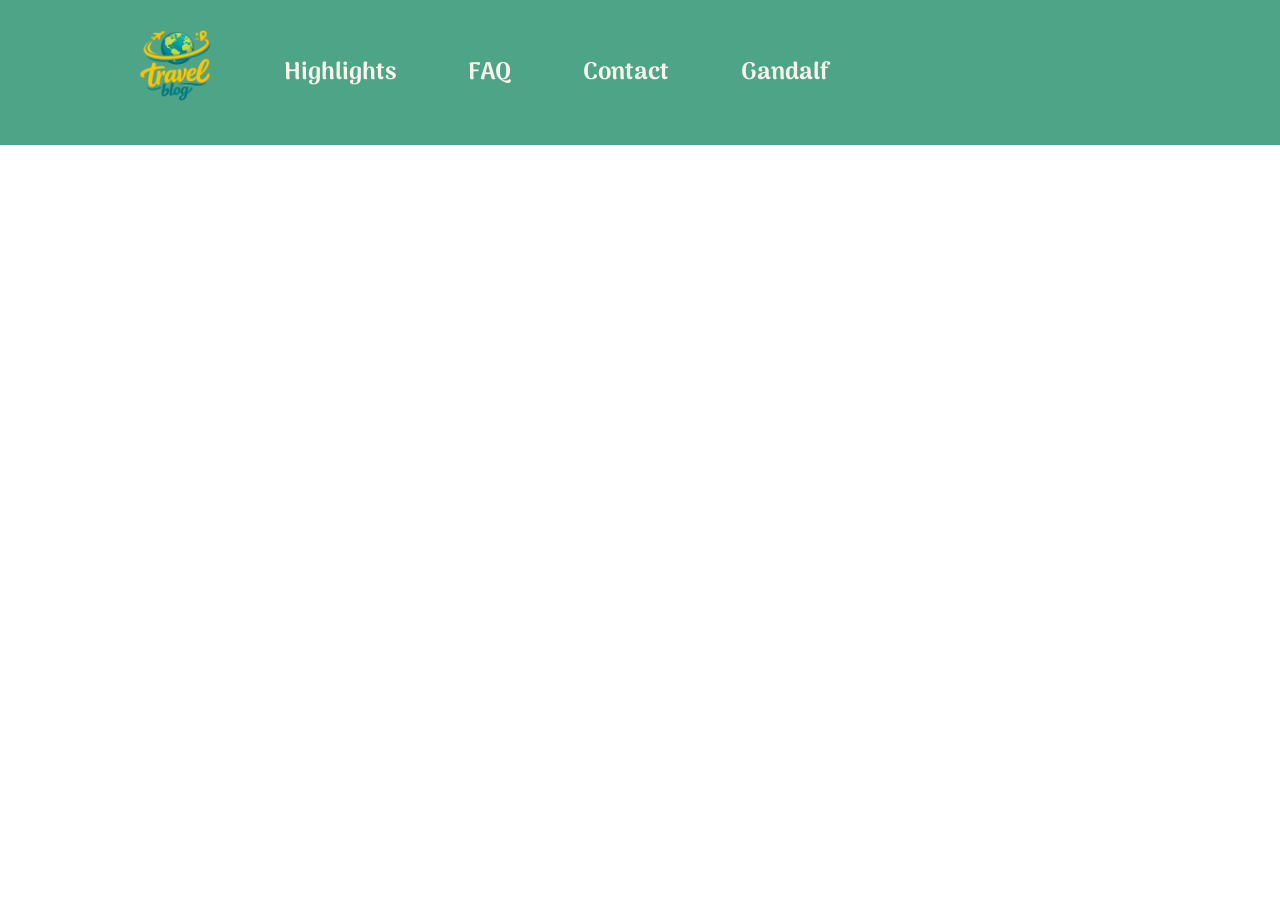
==== article-carousel.html @ 20b48739 "added html files for the articles" ====
<!DOCTYPE html>
<html lang="en">
<head>
    <meta charset="UTF-8">
    <meta name="viewport" content="width=device-width, initial-scale=1.0">
    <title>Breathtaking Beaches</title>

    <link rel="icon" href="./assets/img/Homepage/Logo.png" type="image">

    <link rel="stylesheet" href="./css styles/font.css">
    <link rel="stylesheet" href="./css styles/standard.css">
    <link rel="stylesheet" href="./css styles/style.css">
    <link rel="stylesheet" href="./css styles/variables.css">

</head>
<body>
    <header>
        <section class="header-section">
            <div class=nav-bar>
                <!-- !!LINK TO DUCKDUCKGO REPLACE WHEN REAL LINK IS AVAILABLE!! -->
                <a href="https://duckduckgo.com/" target="_blank" rel="noopener noreferer"><img
                        src="./assets/img/header/travelblog-icon.svg" alt="Travelblog Logo"></a>
                <a href="index.html#highlight-section">Highlights</a>
                <a href="index.html#faq-section">FAQ</a>
                <a href="index.html#contact">Contact</a>
                <a href="https://youtu.be/BJWi2MEbKXc">Gandalf</a>
            </div>
        </section>
    </header>

    
</body>
</html>
---- css styles/font.css ----
/* --- Import Schriftarten --- */

@import url('https://fonts.googleapis.com/css2?family=Arima:wght@100..700&display=swap');
@import url('https://fonts.googleapis.com/css2?family=Arima:wght@100..700&family=Palanquin:wght@100;200;300;400;500;600;700&display=swap');
---- css styles/standard.css ----
/* --- GLOBALE FUNDAMENT --- */
/* --- SCHRIFTARTEN & GRÖßEN --- */

* {
    box-sizing: border-box;
    margin: 0;
    /* outline: 1px solid red; /*um Ausrichtung der Elemente zu überprüfen*/
}

html {
    scroll-behavior: smooth;
}

h2 {
    font-family: Arima;
    color:#4EA487;
    font-size: 40px;  /*52px Desktop*/
}

p {
    font-size: 16px;
    font-family: Arima;
    color: #54370D;
    width:878px ;
}

button {
    font-family: Arima;
    font-size: 24px;
    font-weight: bold;
    border-radius: 40px;
    width: 139px;           /*158px Desktop*/
    height: 48px;           /*auch 48px Desktop*/
    text-align: center;
}

button:hover {
    text-decoration: underline;
    cursor: pointer;
}
---- css styles/style.css ----
/* --- HAUPT-LAYOUT MIT KLASSEN --- */

/* Header */

.header-section {
    background-color: #4ea487;
    display: flex;
    justify-content: start;
    align-items: center;
    gap: 100px;
    padding-top: 30px;
    padding-bottom: 30px;
    padding-left: 140px;

    width: 100%;
}



.nav-bar {
    display: flex;
    gap: 72px;
    align-items: center;
    text-align: center;
}

.nav-bar img {
    width: 72px;
    height: 72px;
}

.nav-bar>a {
    color: rgba(248, 245, 235, 1);
    font-family: Arima;
    font-size: 1.5rem;
    font-weight: 700;
    text-decoration: none;
}

/* --- YELLOW BOX --- */

.cappadocia-section {
    background-image: url(/assets/img/yellow-box/header-photo.png);
    background-repeat: no-repeat;
    background-size: cover;
    display: flex;
    justify-content: start
}

.yellow-box {
    text-align: start;
    position: relative;
}

.yellow-box img {
    display: flex;
}

.yellow-text {
    position: relative;
    bottom: 55%;
    left: 15%;
}

.yellow-text h3 {
    color: #54370D;
    font-family: 'Arima';
    font-weight: 700;
    font-size: 3.5rem;
}

.yellow-text p {
    color: #54370D;
    font-family: 'palanquin';
    font-weight: 500;
    font-size: 1.75;
}

/* --- HIGHLIGHTS --- */
.highlights {
    display: flex;
    flex-direction: column;
    justify-content: center;

    padding-top: 88px;

}


.highlights>div {
    display: flex;
    justify-content: center;
    flex-direction: row-reverse;

}

.highlights img {
    display: flex;
    height: 39px;
    width: 39px;
}

.explanation_text {
    font-family:Palanquin;
    font-weight: 500;
    font-size: 36px;
    padding-top: 24px;
    padding-bottom:88px ;


}

.slider {
    
    display: flex;
    justify-content: center;
    align-items: center;
    
    
}

.slider_a {
    position: relative;
    border-top-right-radius: 100px;

    height: 533px;
    width: 1200px;

    display: flex;
    justify-content: center;
    align-items: flex-end;

    overflow: hidden;
}



.slider_a input   {
    appearance: none;
    
    z-index: 2;
    background-color: white;

    height: 28px;
    width: 28px;
    
    border-radius: 50%;
    margin: 0 6px 15px 6px;

    box-shadow: none;
    outline: none;
    border: none;   
}
.slider_a input:checked{
   
    background-color:#F1C953;
    height:28px ;
    width:40px ;
    border-radius: 20px;
}

.slider_a_wrapper {
    z-index: 1;

    width: 400%;
    height: 100%;

    position: absolute;
    left: 0;
    top: 0;

    display: flex;

    transition:all 1s ease-in-out ;
}

/* muss noch die schrift in den slider implementieren  */


.slider_a_element {
    width: calc(100% / 4);
    height: 100%;
}

.slider_a_element img{
    width: 100%;
    height: 100%;

    object-fit: cover;
}


.slider_a input[value="first"]:checked~.slider_a_wrapper{
    transform: translateX(0);
}
.slider_a input[value="second"]:checked~.slider_a_wrapper{
    transform: translateX(calc(-100% / 4));
}
.slider_a input[value="third"]:checked~.slider_a_wrapper{
    transform: translateX(calc(-200% / 4));
}
.slider_a input[value="fourth"]:checked~.slider_a_wrapper{
    transform: translateX(calc(-300% / 4));
}

/* --- FAQ --- */

/* es ist ein test */

figure {
    display: flex;
    justify-content: center;
    align-items: center;
    gap: 12px;
}

figure h2 {
    margin: 0;
    line-height: 1;
}

figure img {
    display: block;
}

.faq-section {
    display: flex;
    flex-direction: column;
    align-items: center;
    padding: 40px 20px;
    gap: 56px;

    /* width: 1200px;
  height: 500px; */
}

.faq-section h2 {
    text-align: center;
    color: #39b99b;
    font-size: 48px;
}

.faq-section figure {
    display: flex;
    justify-content: center;
    /* align-items: center; */
    gap: 12px;
    margin-bottom: 30px;
}

.faq-container {
    width: 100%;
    max-width: 1200px;
    margin: 0 auto;
}

.accordion {
    background-color: #f1c953;
    color: #54370d;
    cursor: pointer;
    padding: 16px;
    width: 100%;
    border: none;
    margin-bottom: 27px;
    border-radius: 12px;
    text-align: left;
    font-size: 16px;

    display: flex;
    justify-content: space-between;
    align-items: center;
    gap: 32px;
}

/* .accordion::after {
  content: "⌄";
  font-size: 24px;
  line-height: 1;
  flex-shrink: 0;
} */

/* .accordion.active::after {
  content: "⌃";
} */

.accordion::after {
    content: "";
    background-image: url(/assets/img/homepage/arrow_forward_ios.png);
    background-repeat: no-repeat;
    background-position: center;
    background-size: contain;

    width: 20px;
    height: 10px;
    /* flex-shrink: 0;  */
    transition: all transform 300ms ease-in-out;
}

.accordion.active::after {
    transform: rotate(180deg);
}

.accordion:hover {
    background-color: #e8bb38;
}

.panel {
    padding: 0 15px;
    background-color: #fff8e6;
    display: none;
}

.panel p {
    margin: 0;
    padding: 15px 0;
    line-height: 1.5;
}

/* --- FAQ --- */

/* --- CONTACT FORM --- */

figure {
    display: flex;
    flex-direction: row;
    justify-content: center;
    align-items: center;
    gap: 12px;
    /* width: 1100px;
    height: 62px; */
}

figure>img {
    width: 30px;
    /*36px Desktop*/
    height: 34.29px;
    /*41.15px Desktop*/
}

.contact-header>div {
    display: flex;
    flex-direction: column;
    justify-content: center;
    align-items: center;
}

form>div {
    display: flex;
    flex-direction: column;
    justify-content: flex-start;
    padding-left: 5%;
    padding-right: 5%;
}

figure>img {
    width: 30px;
    /*36px Desktop*/
    height: 34.29px;
    /*41.15px Desktop*/
}

.contact-header>div {
    display: flex;
    flex-direction: column;
    justify-content: center;
    align-items: center;
}

form>div {
    display: flex;
    flex-direction: column;
    justify-content: flex-start;
    padding-left: 5%;
    padding-right: 5%;
}

.policy-checkbox {
    font-size: 15px;
    display: flex;
    align-items: flex-start;
    gap: 12px;
}

.policy-checkbox>input[type="checkbox"] {
    flex-shrink: 0;
    width: 18px;
    height: 18px;
    margin: 2px 0 0 0;
    border: 2px solid #54370d;
    border-radius: 2px;
    cursor: pointer;
}

.policy-checkbox>span {
    margin: 0;
    color: #4ea487;
}

.policy-checkbox>span:hover {
    text-decoration: underline;
    cursor: pointer;
}

.policy-checkbox>input[type="checkbox"] {
    flex-shrink: 0;
    width: 18px;
    height: 18px;
    margin: 2px 0 0 0;
    border: 2px solid #54370D;
    border-radius: 2px;
    cursor: pointer;
}

.policy-checkbox>span {
    margin: 0;
    color: #4EA487;
}

.policy-checkbox>span:hover {
    text-decoration: underline;
    cursor: pointer;
}

label {
    font-family: Arima;
    color: #54370d;
    font-size: 24px;
    margin-bottom: 5px;
    margin-top: 20px;
}

input {
    border: none;
    border-bottom: 2px solid;
    height: 29px;
    /* acuh 29px Desktop*/
    margin-top: 17px;
    margin-bottom: 17px;
}

input:focus {
    outline: none;
    /* kein blauer Rahmen beim Klicken */
    border-bottom-width: 2px;
}

form button {
    align-self: center;
    margin-top: 40px;
    margin-bottom: 40px;
    background-color: white;
    border: 1px solid #8c8c8c;
    color: #707070;
}

/* --- FOOTER --- */

footer {
    background-color: #4ea487;
    display: flex;
    justify-content: space-between;
    align-items: center;
    gap: 10px;
    padding: 60px 120px;
}

.info-links {
    display: flex;
    align-items: center;
    gap: 72px;
}

.info-links a {
    color: #ffffff;
    font-family: Palanquin;
    font-size: 18px;
    text-decoration: none;
}

.social-media {
    display: flex;
    gap: 16px;
}
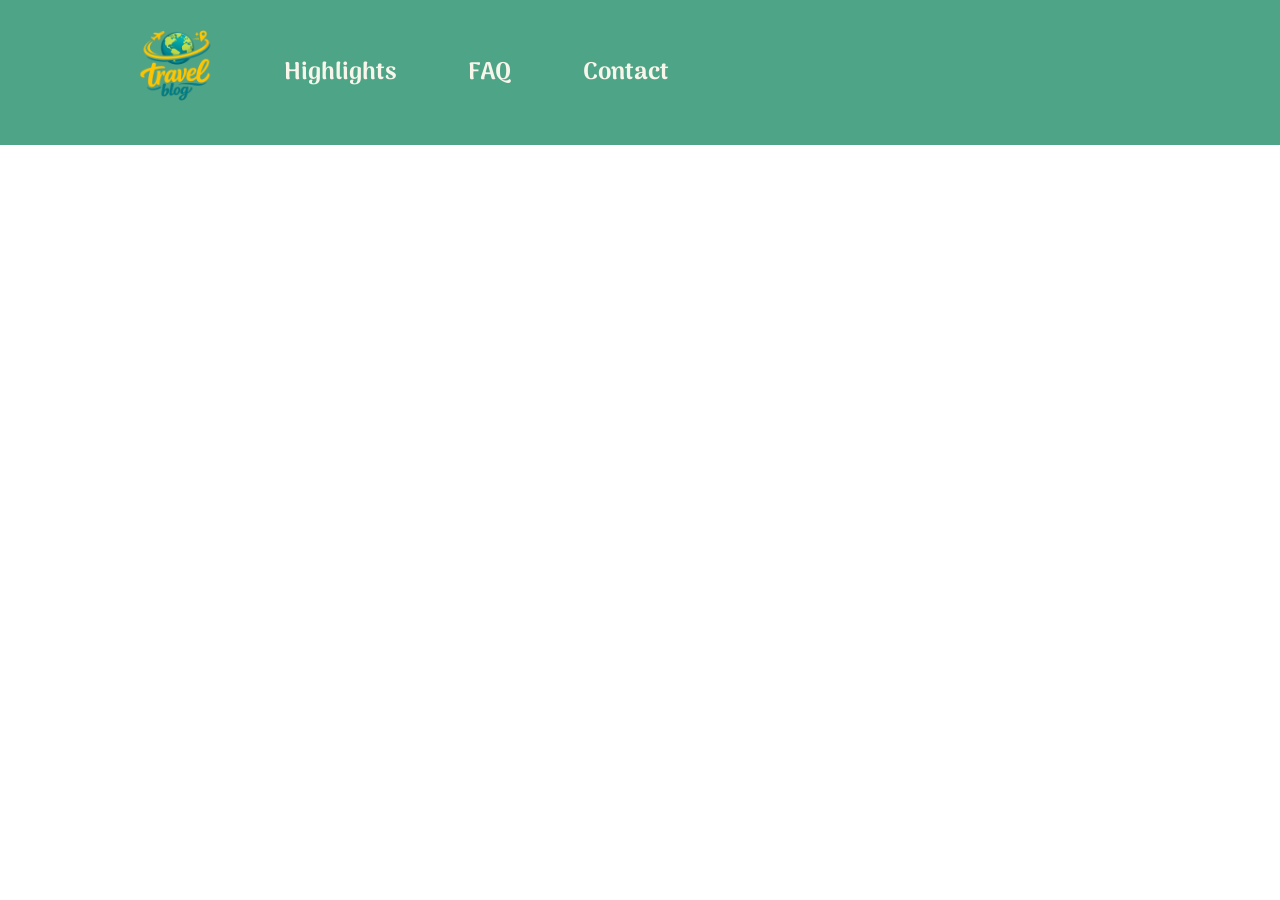
==== commit 6e407e7e: "Added nav bar with index-link for article files" ====
--- a/article-carousel.html
+++ b/article-carousel.html
@@ -23,7 +23,6 @@
                 <a href="index.html#highlight-section">Highlights</a>
                 <a href="index.html#faq-section">FAQ</a>
                 <a href="index.html#contact">Contact</a>
-                <a href="https://youtu.be/BJWi2MEbKXc">Gandalf</a>
             </div>
         </section>
     </header>
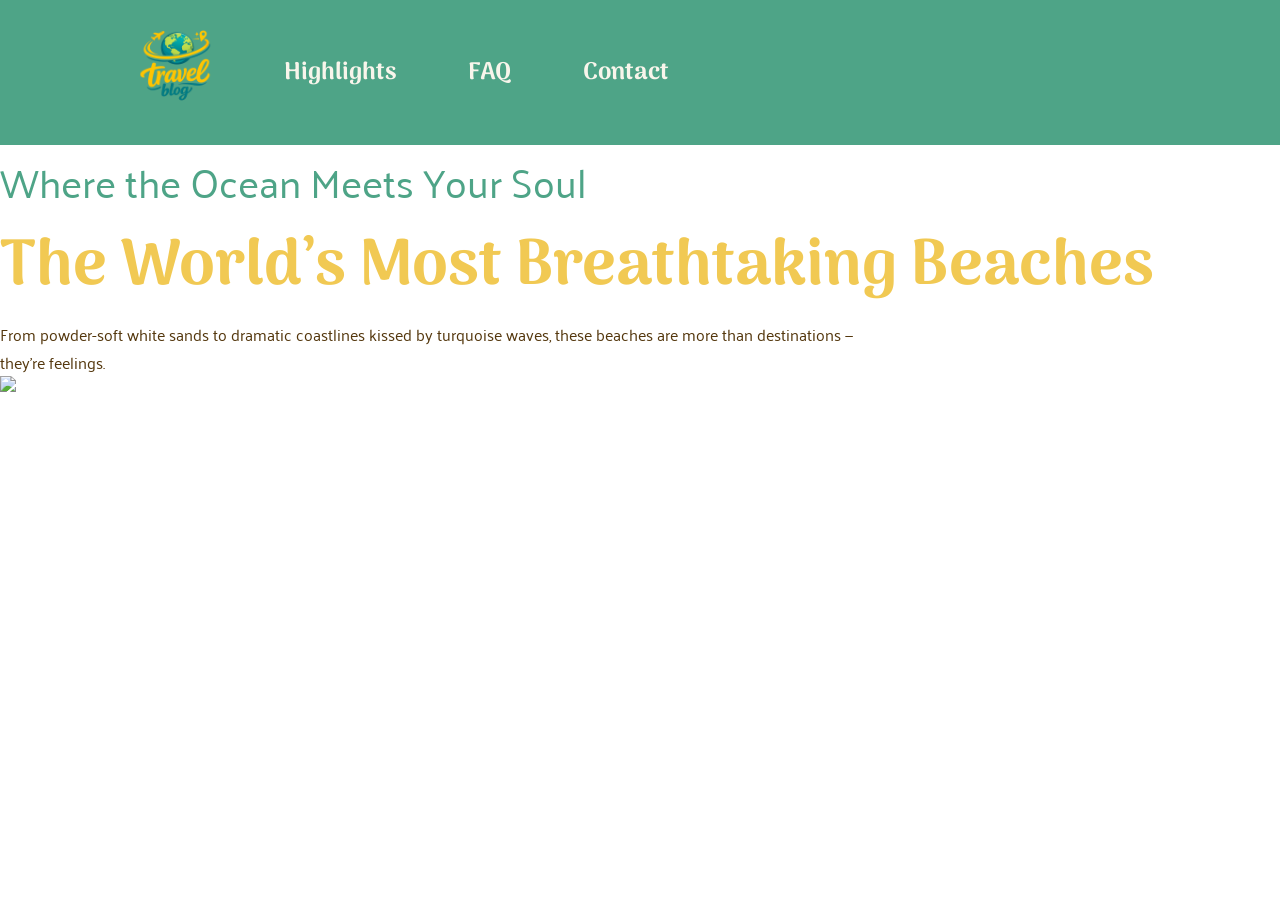
==== commit 2cef6c92: "first edits on article-carousel header" ====
--- a/article-carousel.html
+++ b/article-carousel.html
@@ -27,6 +27,23 @@
         </section>
     </header>
 
+    <main>
+        <header>
+            <p class="subtitle">Where the Ocean Meets Your Soul</p>
+            <h1>The World’s Most Breathtaking Beaches</h1>
+            <p>From powder-soft white sands to dramatic coastlines kissed by turquoise waves, these beaches are more than destinations — they’re feelings.</p>
+            <!-- hier 32px Variable? -->
+            <box>
+                <box-icon>
+                    <img src="./assets/img/" alt=" ">
+            </box>
+        </header>
+    </main>
+
+    <foter>
+
+    </foter>
+
     
 </body>
 </html>
--- a/css styles/standard.css
+++ b/css styles/standard.css
@@ -12,15 +12,29 @@
     scroll-behavior: smooth;
 }
 
+h1 {
+    font-family: Arima;
+    color: #F1C953;
+    font-size: 64px;  /*40px Mobile, 64px Desktop*/
+    font-weight: bold;
+}
+
 h2 {
     font-family: Arima;
     color:#4EA487;
-    font-size: 40px;  /*52px Desktop*/
+    font-size: 52px;  /*40px Mobile, 52px Desktop*/
+}
+
+.subtitle {
+    font-family: 'palanquin';
+    color: #4EA487;
+    font-size: 40px;  /*20px Mobile, 40px Desktop*/
+    font-weight: semi-bold;
 }
 
 p {
     font-size: 16px;
-    font-family: Arima;
+    font-family: Palanquin;
     color: #54370D;
     width:878px ;
 }
--- a/css styles/style.css
+++ b/css styles/style.css
@@ -40,25 +40,30 @@
 /* --- YELLOW BOX --- */
 
 .cappadocia-section {
-    background-image: url(/assets/img/yellow-box/header-photo.png);
+    background-image: url(./assets/img/yellow-box/header-photo.png);
     background-repeat: no-repeat;
-    background-size: cover;
-    display: flex;
-    justify-content: start
+    background-size: 1440px;
+    background-position: center;
+    height: 530px;
+    display: flex;
+    justify-content: start;
 }
 
 .yellow-box {
+    position: relative;
     text-align: start;
-    position: relative;
 }
 
 .yellow-box img {
     display: flex;
+     height: 580px;
+    width: 645px;
+
 }
 
 .yellow-text {
     position: relative;
-    bottom: 55%;
+    bottom: 75%;
     left: 15%;
 }
 
@@ -73,7 +78,15 @@
     color: #54370D;
     font-family: 'palanquin';
     font-weight: 500;
-    font-size: 1.75;
+    font-size: 1.75rem;
+}
+
+.flag-cirle {
+
+}
+
+.flag-cirle img{
+ 
 }
 
 /* --- HIGHLIGHTS --- */
@@ -119,6 +132,7 @@
     
 }
 
+
 .slider_a {
     position: relative;
     border-top-right-radius: 100px;
@@ -172,6 +186,10 @@
     display: flex;
 
     transition:all 1s ease-in-out ;
+}
+.slider_a_wrapper>p{
+    display: flex;
+    
 }
 
 /* muss noch die schrift in den slider implementieren  */
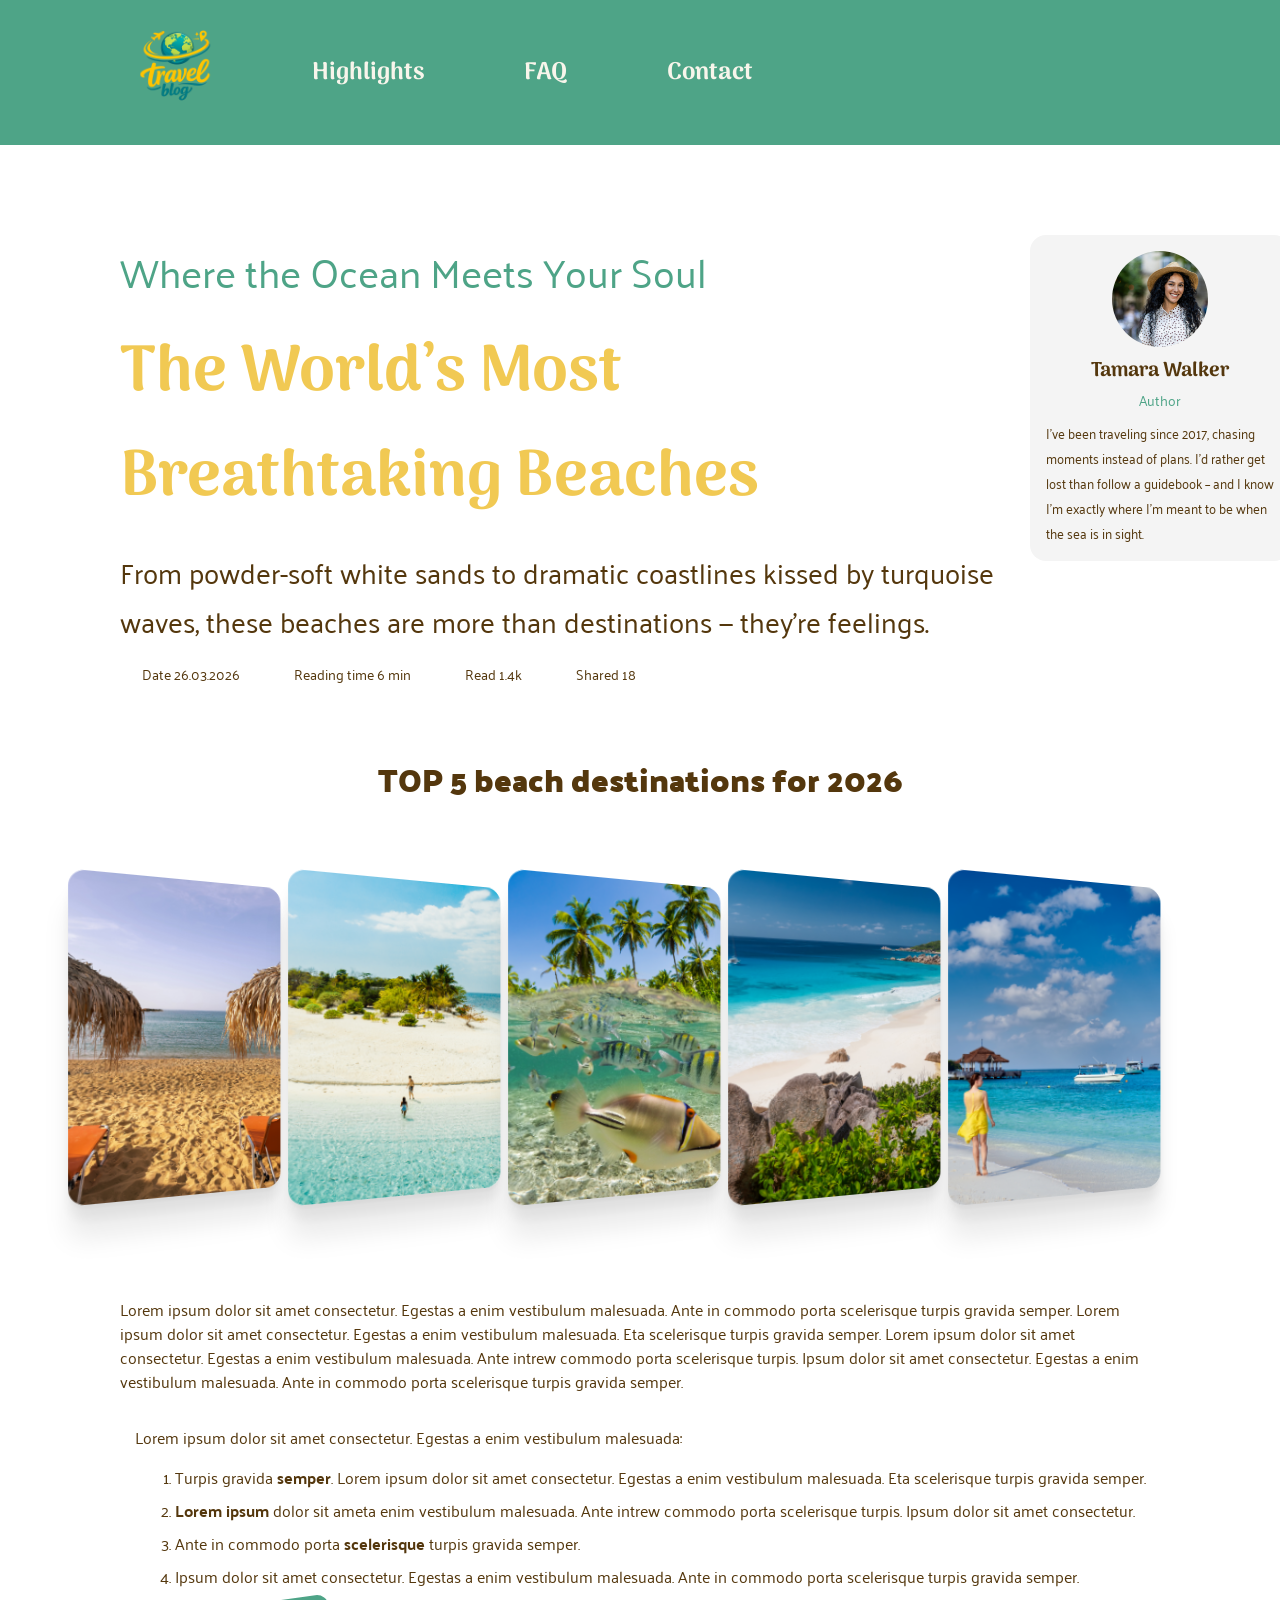
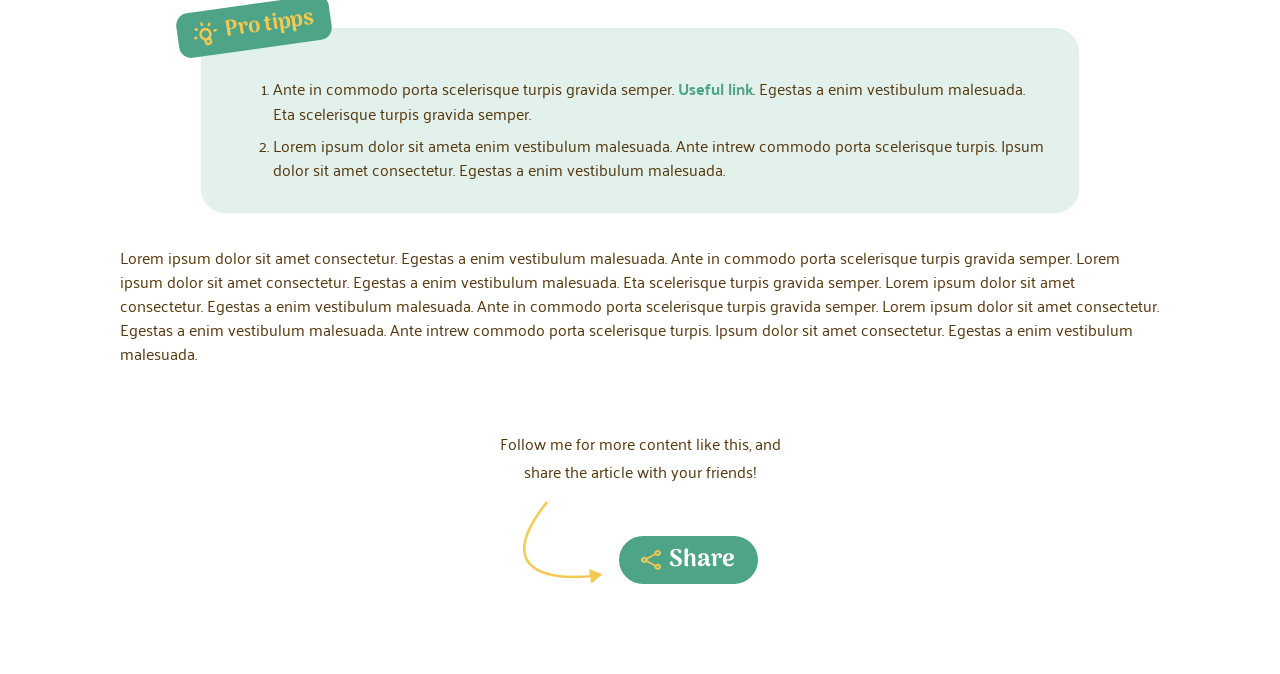
==== commit 7e870b76: "Article 01 + variables mit :root" ====
--- a/article-carousel.html
+++ b/article-carousel.html
@@ -11,6 +11,7 @@
     <link rel="stylesheet" href="./css styles/standard.css">
     <link rel="stylesheet" href="./css styles/style.css">
     <link rel="stylesheet" href="./css styles/variables.css">
+    <link rel="stylesheet" href="./css styles/article-carousel.css">
 
 </head>
 <body>
@@ -27,19 +28,109 @@
         </section>
     </header>
 
-    <main>
-        <header>
-            <p class="subtitle">Where the Ocean Meets Your Soul</p>
-            <h1>The World’s Most Breathtaking Beaches</h1>
-            <p>From powder-soft white sands to dramatic coastlines kissed by turquoise waves, these beaches are more than destinations — they’re feelings.</p>
-            <!-- hier 32px Variable? -->
-            <box>
-                <box-icon>
-                    <img src="./assets/img/" alt=" ">
-            </box>
-        </header>
+    <main class="main-section article-main">
+
+        <!-- Kopfbereich -->
+        <section class="article-head">
+            <div class="article-intro">
+                <p class="subtitle">Where the Ocean Meets Your Soul</p>
+                <h1>The World’s Most Breathtaking Beaches</h1>
+                <p class="article-lead">From powder-soft white sands to dramatic coastlines kissed by turquoise waves,
+                    these beaches are more than destinations — they’re feelings.</p>
+                <ul class="article-meta">
+                    <li><img src="./assets/img/article-carousel/calendar.svg" alt="">Date 26.03.2026</li>
+                    <li><img src="./assets/img/article-carousel/schedule.svg" alt="">Reading time 6 min</li>
+                    <li><img src="./assets/img/article-carousel/visibility.svg" alt="">Read 1.4k</li>
+                    <li><img src="./assets/img/article-carousel/share.svg" alt="">Shared 18</li>
+                </ul>
+            </div>
+
+            <aside class="author-card">
+                <img src="./assets/img/article-carousel/beautiful-young-latin-american-woman-portrait.jpg" alt="Tamara Walker">
+                <h3>Tamara Walker</h3>
+                <p class="author-role">Author</p>
+                <p>I've been traveling since 2017, chasing moments instead of plans. I'd rather get lost than follow
+                    a guidebook – and I know I'm exactly where I'm meant to be when the sea is in sight.</p>
+            </aside>
+        </section>
+
+        <!-- Karussell -->
+        <section class="carousel-section">
+            <h3>TOP 5 beach destinations for 2026</h3>
+            <div class="slider_b">
+                <div class="slider_b_element">
+                    <img src="./assets/img/article-carousel/beach 02.jpg" alt="Turquoise lagoon with rocks">
+                </div>
+                <div class="slider_b_element">
+                    <img src="./assets/img/article-carousel/beach 03.jpg" alt="White sand beach with shallow water">
+                </div>
+                <div class="slider_b_element">
+                    <img src="./assets/img/article-carousel/beach 05.jpg" alt="Beach with straw umbrellas">
+                </div>
+                <div class="slider_b_element">
+                    <img src="./assets/img/article-carousel/beach 01.jpg" alt="Granite rocks on a tropical beach">
+                </div>
+                <div class="slider_b_element">
+                    <img src="./assets/img/article-carousel/woman-in-dress-walking-on-tropical-beach.jpg" alt="Woman walking along a jetty">
+                </div>
+            </div>
+        </section>
+
+        <!-- Artikeltext -->
+        <article class="article-content">
+            <p>Lorem ipsum dolor sit amet consectetur. Egestas a enim vestibulum malesuada. Ante in commodo porta
+                scelerisque turpis gravida semper. Lorem ipsum dolor sit amet consectetur. Egestas a enim vestibulum
+                malesuada. Eta scelerisque turpis gravida semper. Lorem ipsum dolor sit amet consectetur. Egestas a
+                enim vestibulum malesuada. Ante intrew commodo porta scelerisque turpis. Ipsum dolor sit amet
+                consectetur. Egestas a enim vestibulum malesuada. Ante in commodo porta scelerisque turpis gravida
+                semper.</p>
+
+            <div class="article-list">
+                <p>Lorem ipsum dolor sit amet consectetur. Egestas a enim vestibulum malesuada:</p>
+                <ol>
+                    <li>Turpis gravida <strong>semper</strong>. Lorem ipsum dolor sit amet consectetur. Egestas a enim
+                        vestibulum malesuada. Eta scelerisque turpis gravida semper.</li>
+                    <li><strong>Lorem ipsum</strong> dolor sit ameta enim vestibulum malesuada. Ante intrew commodo
+                        porta scelerisque turpis. Ipsum dolor sit amet consectetur.</li>
+                    <li>Ante in commodo porta <strong>scelerisque</strong> turpis gravida semper.</li>
+                    <li>Ipsum dolor sit amet consectetur. Egestas a enim vestibulum malesuada. Ante in commodo porta
+                        scelerisque turpis gravida semper.</li>
+                </ol>
+            </div>
+
+            <aside class="pro-tips">
+                <h3 class="pro-tips-badge">
+                    <img src="./assets/img/articles/lightbulb.png" alt="">Pro tipps
+                </h3>
+                <ol>
+                    <li>Ante in commodo porta scelerisque turpis gravida semper.
+                        <a href="https://duckduckgo.com/" target="_blank" rel="noopener noreferrer">Useful link</a>.
+                        Egestas a enim vestibulum malesuada. Eta scelerisque turpis gravida semper.</li>
+                    <li>Lorem ipsum dolor sit ameta enim vestibulum malesuada. Ante intrew commodo porta scelerisque
+                        turpis. Ipsum dolor sit amet consectetur. Egestas a enim vestibulum malesuada.</li>
+                </ol>
+            </aside>
+
+            <p>Lorem ipsum dolor sit amet consectetur. Egestas a enim vestibulum malesuada. Ante in commodo porta
+                scelerisque turpis gravida semper. Lorem ipsum dolor sit amet consectetur. Egestas a enim vestibulum
+                malesuada. Eta scelerisque turpis gravida semper. Lorem ipsum dolor sit amet consectetur. Egestas a
+                enim vestibulum malesuada. Ante in commodo porta scelerisque turpis gravida semper. Lorem ipsum dolor
+                sit amet consectetur. Egestas a enim vestibulum malesuada. Ante intrew commodo porta scelerisque
+                turpis. Ipsum dolor sit amet consectetur. Egestas a enim vestibulum malesuada.</p>
+        </article>
+
+        <!-- Teilen -->
+        <section class="share-section">
+            <p>Follow me for more content like this, and<br>share the article with your friends!</p>
+            <div class="share-action">
+                <img class="share-arrow" src="./assets/img/articles/arrow.png" alt="">
+                <button type="button" class="share-button">
+                    <img src="./assets/img/articles/share.png" alt="">Share
+                </button>
+            </div>
+        </section>
+
     </main>
-
     <foter>
 
     </foter>
--- a/css styles/font.css
+++ b/css styles/font.css
@@ -3,7 +3,6 @@
 
 @import url('https://fonts.googleapis.com/css2?family=Arima:wght@100..700&display=swap');
 @import url('https://fonts.googleapis.com/css2?family=Arima:wght@100..700&family=Palanquin:wght@100;200;300;400;500;600;700&display=swap');
+@import url('https://fonts.googleapis.com/css2?family=Palanquin+Dark:wght@400;500;600;700&display=swap');
 
 
-
-
--- a/css styles/style.css
+++ b/css styles/style.css
@@ -1,501 +1,694 @@
 /* --- HAUPT-LAYOUT MIT KLASSEN --- */
 
 /* Header */
+.main-section{
+  display: flex;
+  flex-direction: column;
+  gap: 120px;
+
+  padding: 90px 120px;
+}
 
 .header-section {
-    background-color: #4ea487;
+  background-color: #4ea487;
+  display: flex;
+  justify-content: space-between;
+  align-items: center;
+  gap: 100px;
+  padding-top: 30px;
+  padding-bottom: 30px;
+  padding-left: 140px;
+  width: 100%;
+}
+
+.nav-bar {
+  display: flex;
+  gap: 100px;
+  align-items: center;
+  text-align: center;
+}
+
+.nav-bar img {
+  width: 72px;
+  height: 72px;
+}
+
+.nav-bar > a {
+  color: rgba(248, 245, 235, 1);
+  font-family: Arima;
+  font-size: 1.5rem;
+  font-weight: 700;
+  text-decoration: none;
+}
+
+.gaba-icon img {
+  margin-left: 450px;
+  animation: gaba-hide 2s forwards;
+}
+
+/* Trololol */
+@keyframes gaba-hide {
+  from {
+    opacity: 1;
+  }
+  to {
+    opacity: 0;
+  }
+}
+
+/* --- YELLOW BOX --- */
+
+.landing-section {
+  /* position: absolute; */
+  z-index: -1;
+  display: flex;
+  justify-content: center;
+
+}
+
+.cappadocia-section {
+  /* position: relative; */
+  z-index: -1;
+  display: flex;
+  flex-direction: column;
+  background-image: url(/assets/img/yellow-box/header-photo.png);
+  background-repeat: no-repeat;
+  height: 530px;
+  background-size: 1440px;
+  background-position: center;
+  overflow: hidden;
+  max-width: 1440px;
+  width: 100%;
+}
+
+.cappadocia-box {
+  position: relative;
+  z-index: 1;
+  display: flex;
+  justify-content: left;
+}
+
+.yellow-box {
+  position: absolute;
+  z-index: 1;
+  justify-content: center;
+  text-align: start;
+  
+}
+
+.yellow-box-rect img {
+    position: absolute;
+    z-index: 1;
     display: flex;
-    justify-content: start;
-    align-items: center;
-    gap: 100px;
-    padding-top: 30px;
-    padding-bottom: 30px;
-    padding-left: 140px;
-
-    width: 100%;
-}
-
-
-
-.nav-bar {
-    display: flex;
-    gap: 72px;
-    align-items: center;
-    text-align: center;
-}
-
-.nav-bar img {
-    width: 72px;
-    height: 72px;
-}
-
-.nav-bar>a {
-    color: rgba(248, 245, 235, 1);
-    font-family: Arima;
-    font-size: 1.5rem;
-    font-weight: 700;
-    text-decoration: none;
-}
-
-/* --- YELLOW BOX --- */
-
-.cappadocia-section {
-    background-image: url(./assets/img/yellow-box/header-photo.png);
-    background-repeat: no-repeat;
-    background-size: 1440px;
-    background-position: center;
-    height: 530px;
-    display: flex;
-    justify-content: start;
-}
-
-.yellow-box {
+    
+    width: 1440px;
+    animation: yellow-box-rect-slide 1s forwards;
+    animation-delay: 2s;
+}
+
+@keyframes yellow-box-rect-slide {
+  from {
+    padding-right: 0%;
+  }
+  to {
+    padding-right: 50px;
+  }
+  to {
+    opacity: 0;
+  }
+}
+
+.yellow-box-swung img{  
+    position: absolute;
+    z-index: 1;
+     display: flex;
+      
+    width: 2000px;
+    animation: yellow-box-swung-slide 1s forwards;
+    animation-delay: 2s;
+    /* animation: yellow-box-swung-blendout 1s forwards;
+    animation-delay: 3s; */
+}
+
+@keyframes yellow-box-swung-slide {
+  from {
+    width: 2000px;
+  }
+  to {
+    width: 700px;
+  }
+}
+/* 
+@keyframes yellow-box-swung-blendout{
+    from{opacity: 1;}
+    to{opacity: 0;}
+} */
+
+.yellow-box-short img{
+     position: absolute;
+    z-index: 2;
+     display: flex;
+      height: 650px;
+    width: 800px;
+    animation: yellow-box-swung-slide 2s forwards;
+    animation-delay: 10s;
+}
+
+.yellow-text {
+  position: absolute;
+  top: 110px;
+  bottom: 75%;
+  left: 40%;
+  z-index: 2;
+}
+
+.yellow-text h3 {
     position: relative;
-    text-align: start;
-}
-
-.yellow-box img {
-    display: flex;
-     height: 580px;
-    width: 645px;
-
-}
-
-.yellow-text {
-    position: relative;
-    bottom: 75%;
-    left: 15%;
-}
-
-.yellow-text h3 {
     color: #54370D;
     font-family: 'Arima';
     font-weight: 700;
     font-size: 3.5rem;
+    animation: slide-up 250ms forwards;
+    animation-duration: 1s;
+}
+
+@keyframes slide-up{
+    from {
+        bottom: -300px;
+        transform: translateX(+200px); 
+
+        opacity: 0;
+    }
+    to {
+        bottom: 0;
+        opacity: 1;
+    }
 }
 
 .yellow-text p {
-    color: #54370D;
-    font-family: 'palanquin';
-    font-weight: 500;
-    font-size: 1.75rem;
-}
-
-.flag-cirle {
-
-}
-
-.flag-cirle img{
- 
-}
-
-/* --- HIGHLIGHTS --- */
-.highlights {
-    display: flex;
-    flex-direction: column;
-    justify-content: center;
-
-    padding-top: 88px;
-
-}
-
-
-.highlights>div {
-    display: flex;
-    justify-content: center;
-    flex-direction: row-reverse;
-
-}
-
-.highlights img {
-    display: flex;
-    height: 39px;
-    width: 39px;
-}
-
-.explanation_text {
-    font-family:Palanquin;
-    font-weight: 500;
-    font-size: 36px;
-    padding-top: 24px;
-    padding-bottom:88px ;
-
-
-}
-
-.slider {
-    
+  color: #54370d;
+  font-family: "palanquin";
+  font-weight: 500;
+  font-size: 1.75rem;
+  animation: show-self 250ms;
+  animation-delay: 1s;
+  animation-fill-mode: backwards;
+}
+
+@keyframes show-self {
+  from {
+    opacity: 0;
+  }
+}
+
+.cappadocia_turkey {
+    position: relative;
+    left: 400%;
+    top: 300px;
+    z-index: 3;
     display: flex;
     justify-content: center;
     align-items: center;
-    
-    
-}
-
+    animation: slideUpFadeIn 500ms ease-out forwards;
+}
+
+.turkey_img {
+  z-index: 3;
+  height: 50px;
+  width: 100%;
+  position: absolute;
+  display: flex;
+  justify-content: center;
+  align-items: center;
+}
+
+.green_elipse {
+  z-index: 1;
+  height: 160px;
+  width: 100%;
+  position: absolute;
+  display: flex;
+  justify-content: center;
+  align-items: center;
+}
+
+.rotating_text {
+  z-index: 1;
+  height: 132px;
+  width: 100%;
+  display: flex;
+  justify-content: center;
+  align-items: center;
+  animation: turkey_text 15s linear infinite;
+}
+
+@keyframes slideUpFadeIn {
+  0% {
+    opacity: 0%;
+    transform: translateY(200px);
+    animation-fill-mode: forwards;
+  }
+  100% {
+    opacity: 1;
+    transform: translateY(20px);
+  }
+}
+
+@keyframes turkey_text {
+  15% {
+    transform: rotate(0deg);
+  }
+  100% {
+    transform: rotate(360deg);
+  }
+}
+
+/* --- HIGHLIGHTS --- */
+.highlights {
+  display: flex;
+  flex-direction: column;
+  justify-content: center;
+ 
+}
+
+.highlights_text {
+  display: flex;
+  justify-content: center;
+  align-items: center;
+  flex-direction: row-reverse;
+}
+
+.highlights > div {
+  display: flex;
+  justify-content: center;
+  flex-direction: row-reverse;
+}
+
+.highlights img {
+  display: flex;
+  height: 48px;
+  width: 48px;
+  padding: 4px;
+}
+
+.explanation_text {
+  font-family: Palanquin;
+  font-weight: 500;
+  font-style: medium;
+  font-size: 36px;
+  padding-top: 24px;
+  color: #54370d;
+}
+
+.slider {
+  display: flex;
+  justify-content: center;
+  align-items: center;
+}
 
 .slider_a {
-    position: relative;
-    border-top-right-radius: 100px;
-
-    height: 533px;
-    width: 1200px;
-
-    display: flex;
-    justify-content: center;
-    align-items: flex-end;
-
-    overflow: hidden;
-}
-
-
-
-.slider_a input   {
-    appearance: none;
-    
-    z-index: 2;
-    background-color: white;
-
-    height: 28px;
-    width: 28px;
-    
-    border-radius: 50%;
-    margin: 0 6px 15px 6px;
-
-    box-shadow: none;
-    outline: none;
-    border: none;   
-}
-.slider_a input:checked{
-   
-    background-color:#F1C953;
-    height:28px ;
-    width:40px ;
-    border-radius: 20px;
+  position: relative;
+  border-top-right-radius: 100px;
+
+  height: 533px;
+  width: 1200px;
+
+  display: flex;
+  justify-content: center;
+  align-items: flex-end;
+
+  overflow: hidden;
+}
+
+.slider_a input {
+  appearance: none;
+
+  z-index: 2;
+  background-color: white;
+
+  height: 28px;
+  width: 28px;
+
+  border-radius: 50%;
+  margin: 0 6px 15px 6px;
+
+  box-shadow: none;
+  outline: none;
+  border: none;
+}
+
+.slider_a input:checked {
+  background-color: #f1c953;
+  height: 28px;
+  width: 40px;
+  border-radius: 20px;
 }
 
 .slider_a_wrapper {
-    z-index: 1;
-
-    width: 400%;
-    height: 100%;
-
-    position: absolute;
-    left: 0;
-    top: 0;
-
-    display: flex;
-
-    transition:all 1s ease-in-out ;
-}
-.slider_a_wrapper>p{
-    display: flex;
-    
-}
-
-/* muss noch die schrift in den slider implementieren  */
-
+  z-index: 1;
+
+  width: 400%;
+  height: 100%;
+
+  position: absolute;
+  left: 0;
+  top: 0;
+
+  display: flex;
+
+  transition: all 1s ease-in-out;
+}
+
+.slider_a_wrapper > p {
+  display: flex;
+}
 
 .slider_a_element {
-    width: calc(100% / 4);
-    height: 100%;
-}
-
-.slider_a_element img{
-    width: 100%;
-    height: 100%;
-
-    object-fit: cover;
-}
-
-
-.slider_a input[value="first"]:checked~.slider_a_wrapper{
-    transform: translateX(0);
-}
-.slider_a input[value="second"]:checked~.slider_a_wrapper{
-    transform: translateX(calc(-100% / 4));
-}
-.slider_a input[value="third"]:checked~.slider_a_wrapper{
-    transform: translateX(calc(-200% / 4));
-}
-.slider_a input[value="fourth"]:checked~.slider_a_wrapper{
-    transform: translateX(calc(-300% / 4));
+  width: calc(100% / 4);
+  height: 100%;
+}
+
+.slider_a_element img {
+  width: 100%;
+  height: 100%;
+
+  object-fit: cover;
+}
+
+.slider_a input[value="first"]:checked ~ .slider_a_wrapper {
+  transform: translateX(0);
+}
+
+.slider_a input[value="second"]:checked ~ .slider_a_wrapper {
+  transform: translateX(calc(-100% / 4));
+}
+
+.slider_a input[value="third"]:checked ~ .slider_a_wrapper {
+  transform: translateX(calc(-200% / 4));
+}
+
+.slider_a input[value="fourth"]:checked ~ .slider_a_wrapper {
+  transform: translateX(calc(-300% / 4));
+}
+
+.slider_a_element .text-box {
+  position: relative;
+  width: 67%;
+  bottom: 92%;
+  left: 48px;
+
+  padding-top: 16px;
+  padding-left: 16px;
+
+  border: solid 2px rgba(255, 255, 255, 0.089);
+  backdrop-filter: blur(8px);
+}
+
+.text-box h3 {
+  font-family: Palanquin Dark;
+  font-weight: semibold;
+  font-size: 48px;
+  line-height: 1.1;
+  color: #ffffff;
+}
+
+.text-box p {
+  font-family: Palanquin;
+  font-weight: 400;
+  font-size: 28px;
+  color: #ffffff;
+  line-height: 1.1;
 }
 
 /* --- FAQ --- */
 
-/* es ist ein test */
+.faq-section {
+  display: flex;
+  flex-direction: column;
+  align-items: center;
+  padding: 16px 8px;
+  gap: 56px;
+}
+
+.faq-head {
+  display: flex;
+  justify-content: center;
+  align-items: center;
+  gap: 8px;
+  margin: 0;
+  font-weight: 700;
+}
+
+.faq-head img {
+  display: block;
+  width: 36px;
+  height: 41.15px;
+}
+
+.faq-head h2 {
+  margin: 0;
+  line-height: 1.2;
+  text-align: center;
+  color: #39b99b;
+  font-size: 48px;
+}
+
+.faq-container {
+  width: 100%;
+  max-width: 1200px;
+  display: flex;
+  flex-direction: column;
+  gap: 32px;
+}
+
+.faq-item {
+  background-color: #f1c953;
+  border-radius: 12px;
+  overflow: hidden;
+  interpolate-size: allow-keywords;
+}
+
+.faq-question {
+  width: 100%;
+  color: #54370d;
+  cursor: pointer;
+  padding: 16px 14px;
+  font-size: 24px;
+  font-weight: 600;
+  display: flex;
+  justify-content: space-between;
+  align-items: center;
+  gap: 32px;
+  border: none;
+  border-radius: 12px;
+  text-align: left;
+  line-height: 1;
+}
+
+.faq-question::after {
+  content: "";
+
+  background-image: url(../assets/img/homepage/arrow_forward_ios.png);
+  background-repeat: no-repeat;
+  background-position: center;
+  background-size: contain;
+  width: 20px;
+  height: 10px;
+  flex-shrink: 0;
+  transition: all 0.4s ease-in-out;
+}
+
+.faq-item[open] .faq-question::after {
+  transform: rotate(-180deg);
+}
+
+.faq-answer {
+  background-color: white;
+  border-radius: 5px;
+  margin: 0 14px 10px 14px;
+  padding: 4px 10px;
+}
+
+.faq-answer p {
+  color: #54370d;
+  width: 100%;
+  max-width: none;
+  line-height: 1.2;
+}
+
+.faq-item::details-content {
+  height: 0;
+  overflow: hidden;
+  transition:
+    height 0.5s ease-in-out,
+    content-visibility 0.5s allow-discrete;
+}
+
+.faq-item[open]::details-content {
+  height: auto;
+}
+
+
+/* --- CONTACT FORM --- */
 
 figure {
-    display: flex;
-    justify-content: center;
-    align-items: center;
-    gap: 12px;
-}
-
-figure h2 {
-    margin: 0;
-    line-height: 1;
-}
-
-figure img {
-    display: block;
-}
-
-.faq-section {
-    display: flex;
-    flex-direction: column;
-    align-items: center;
-    padding: 40px 20px;
-    gap: 56px;
-
-    /* width: 1200px;
-  height: 500px; */
-}
-
-.faq-section h2 {
-    text-align: center;
-    color: #39b99b;
-    font-size: 48px;
-}
-
-.faq-section figure {
-    display: flex;
-    justify-content: center;
-    /* align-items: center; */
-    gap: 12px;
-    margin-bottom: 30px;
-}
-
-.faq-container {
-    width: 100%;
-    max-width: 1200px;
-    margin: 0 auto;
-}
-
-.accordion {
-    background-color: #f1c953;
-    color: #54370d;
-    cursor: pointer;
-    padding: 16px;
-    width: 100%;
-    border: none;
-    margin-bottom: 27px;
-    border-radius: 12px;
-    text-align: left;
-    font-size: 16px;
-
-    display: flex;
-    justify-content: space-between;
-    align-items: center;
-    gap: 32px;
-}
-
-/* .accordion::after {
-  content: "⌄";
+  display: flex;
+  flex-direction: row;
+  justify-content: center;
+  align-items: center;
+  gap: 12px;
+  /* width: 1100px;
+    height: 62px; */
+}
+
+figure > img {
+  width: 30px;
+  /*36px Desktop*/
+  height: 34.29px;
+  /*41.15px Desktop*/
+}
+
+.contact-header > div {
+  display: flex;
+  flex-direction: column;
+  justify-content: center;
+  align-items: center;
+}
+
+form > div {
+  display: flex;
+  flex-direction: column;
+  justify-content: flex-start;
+  padding-left: 5%;
+  padding-right: 5%;
+}
+
+figure > img {
+  width: 30px;
+  /*36px Desktop*/
+  height: 34.29px;
+  /*41.15px Desktop*/
+}
+
+.contact-header > div {
+  display: flex;
+  flex-direction: column;
+  justify-content: center;
+  align-items: center;
+}
+
+form > div {
+  display: flex;
+  flex-direction: column;
+  justify-content: flex-start;
+  padding-left: 5%;
+  padding-right: 5%;
+}
+
+.policy-checkbox {
+  font-size: 15px;
+  display: flex;
+  align-items: flex-start;
+  gap: 12px;
+}
+
+.policy-checkbox > input[type="checkbox"] {
+  flex-shrink: 0;
+  width: 18px;
+  height: 18px;
+  margin: 2px 0 0 0;
+  border: 2px solid #54370d;
+  border-radius: 2px;
+  cursor: pointer;
+}
+
+.policy-checkbox > span {
+  margin: 0;
+  color: #4ea487;
+}
+
+.policy-checkbox > span:hover {
+  text-decoration: underline;
+  cursor: pointer;
+}
+
+.policy-checkbox > input[type="checkbox"] {
+  flex-shrink: 0;
+  width: 18px;
+  height: 18px;
+  margin: 2px 0 0 0;
+  border: 2px solid #54370d;
+  border-radius: 2px;
+  cursor: pointer;
+}
+
+.policy-checkbox > span {
+  margin: 0;
+  color: #4ea487;
+}
+
+.policy-checkbox > span:hover {
+  text-decoration: underline;
+  cursor: pointer;
+}
+
+label {
+  font-family: Arima;
+  color: #54370d;
   font-size: 24px;
-  line-height: 1;
-  flex-shrink: 0;
-} */
-
-/* .accordion.active::after {
-  content: "⌃";
-} */
-
-.accordion::after {
-    content: "";
-    background-image: url(/assets/img/homepage/arrow_forward_ios.png);
-    background-repeat: no-repeat;
-    background-position: center;
-    background-size: contain;
-
-    width: 20px;
-    height: 10px;
-    /* flex-shrink: 0;  */
-    transition: all transform 300ms ease-in-out;
-}
-
-.accordion.active::after {
-    transform: rotate(180deg);
-}
-
-.accordion:hover {
-    background-color: #e8bb38;
-}
-
-.panel {
-    padding: 0 15px;
-    background-color: #fff8e6;
-    display: none;
-}
-
-.panel p {
-    margin: 0;
-    padding: 15px 0;
-    line-height: 1.5;
-}
-
-/* --- FAQ --- */
-
-/* --- CONTACT FORM --- */
-
-figure {
-    display: flex;
-    flex-direction: row;
-    justify-content: center;
-    align-items: center;
-    gap: 12px;
-    /* width: 1100px;
-    height: 62px; */
-}
-
-figure>img {
-    width: 30px;
-    /*36px Desktop*/
-    height: 34.29px;
-    /*41.15px Desktop*/
-}
-
-.contact-header>div {
-    display: flex;
-    flex-direction: column;
-    justify-content: center;
-    align-items: center;
-}
-
-form>div {
-    display: flex;
-    flex-direction: column;
-    justify-content: flex-start;
-    padding-left: 5%;
-    padding-right: 5%;
-}
-
-figure>img {
-    width: 30px;
-    /*36px Desktop*/
-    height: 34.29px;
-    /*41.15px Desktop*/
-}
-
-.contact-header>div {
-    display: flex;
-    flex-direction: column;
-    justify-content: center;
-    align-items: center;
-}
-
-form>div {
-    display: flex;
-    flex-direction: column;
-    justify-content: flex-start;
-    padding-left: 5%;
-    padding-right: 5%;
-}
-
-.policy-checkbox {
-    font-size: 15px;
-    display: flex;
-    align-items: flex-start;
-    gap: 12px;
-}
-
-.policy-checkbox>input[type="checkbox"] {
-    flex-shrink: 0;
-    width: 18px;
-    height: 18px;
-    margin: 2px 0 0 0;
-    border: 2px solid #54370d;
-    border-radius: 2px;
-    cursor: pointer;
-}
-
-.policy-checkbox>span {
-    margin: 0;
-    color: #4ea487;
-}
-
-.policy-checkbox>span:hover {
-    text-decoration: underline;
-    cursor: pointer;
-}
-
-.policy-checkbox>input[type="checkbox"] {
-    flex-shrink: 0;
-    width: 18px;
-    height: 18px;
-    margin: 2px 0 0 0;
-    border: 2px solid #54370D;
-    border-radius: 2px;
-    cursor: pointer;
-}
-
-.policy-checkbox>span {
-    margin: 0;
-    color: #4EA487;
-}
-
-.policy-checkbox>span:hover {
-    text-decoration: underline;
-    cursor: pointer;
-}
-
-label {
-    font-family: Arima;
-    color: #54370d;
-    font-size: 24px;
-    margin-bottom: 5px;
-    margin-top: 20px;
+  margin-bottom: 5px;
+  margin-top: 20px;
 }
 
 input {
-    border: none;
-    border-bottom: 2px solid;
-    height: 29px;
-    /* acuh 29px Desktop*/
-    margin-top: 17px;
-    margin-bottom: 17px;
+  border: none;
+  border-bottom: 2px solid;
+  height: 29px;
+  /* acuh 29px Desktop*/
+  margin-top: 17px;
+  margin-bottom: 17px;
 }
 
 input:focus {
-    outline: none;
-    /* kein blauer Rahmen beim Klicken */
-    border-bottom-width: 2px;
+  outline: none;
+  /* kein blauer Rahmen beim Klicken */
+  border-bottom-width: 2px;
 }
 
 form button {
-    align-self: center;
-    margin-top: 40px;
-    margin-bottom: 40px;
-    background-color: white;
-    border: 1px solid #8c8c8c;
-    color: #707070;
+  align-self: center;
+  margin-top: 40px;
+  margin-bottom: 40px;
+  background-color: white;
+  border: 1px solid #8c8c8c;
+  color: #707070;
 }
 
 /* --- FOOTER --- */
 
 footer {
-    background-color: #4ea487;
-    display: flex;
-    justify-content: space-between;
-    align-items: center;
-    gap: 10px;
-    padding: 60px 120px;
+  background-color: #4ea487;
+  display: flex;
+  justify-content: space-between;
+  align-items: center;
+  gap: 10px;
+  padding: 60px 120px;
 }
 
 .info-links {
-    display: flex;
-    align-items: center;
-    gap: 72px;
+  display: flex;
+  align-items: center;
+  gap: 72px;
 }
 
 .info-links a {
-    color: #ffffff;
-    font-family: Palanquin;
-    font-size: 18px;
-    text-decoration: none;
+  color: #ffffff;
+  font-family: Palanquin;
+  font-size: 18px;
+  text-decoration: none;
 }
 
 .social-media {
-    display: flex;
-    gap: 16px;
-}+  display: flex;
+  gap: 16px;
+}
--- a/css styles/variables.css
+++ b/css styles/variables.css
@@ -0,0 +1,21 @@
+/* --- VARIABLEN --- */
+/* Zentrale Werte, damit Farben & Abstände nur an EINER Stelle gepflegt werden */
+
+:root {
+    /* Farben */
+    --color-green: #4EA487;
+    --color-green-light: #E3F1EC;
+    --color-yellow: #F1C953;
+    --color-brown: #54370D;
+    --color-white: #FFFFFF;
+    --color-grey-light: #F4F4F4;
+
+    /* Abstände */
+    --gap-s: 16px;
+    --gap-m: 32px;
+    --gap-l: 64px;
+
+    /* Ecken */
+    --radius-m: 16px;
+    --radius-l: 24px;
+}
--- a/css styles/article-carousel.css
+++ b/css styles/article-carousel.css
@@ -0,0 +1,248 @@
+/* --- ARTICLE 01 – CAROUSEL ("Breathtaking Beaches") --- */
+
+/* kleinerer Abstand als auf der Startseite (.main-section hat 120px) */
+.article-main {
+  gap: var(--gap-l);
+}
+
+/* --- Kopfbereich: Intro links, Autorin rechts --- */
+
+.article-head {
+  display: flex;
+  justify-content: space-between;
+  align-items: flex-start;
+  gap: var(--gap-m);
+}
+
+.article-intro {
+  display: flex;
+  flex-direction: column;
+  gap: var(--gap-s);
+}
+
+.article-lead {
+  width: auto;          /* überschreibt die feste p-Breite aus standard.css */
+  font-size: 28px;
+}
+
+.article-meta {
+  display: flex;
+  gap: var(--gap-m);
+  padding: 0;
+  list-style: none;
+  font-family: Palanquin;
+  font-size: 14px;
+  color: var(--color-brown);
+}
+
+.article-meta li {
+  display: flex;
+  align-items: center;
+  gap: 6px;
+}
+
+.article-meta img {
+  width: 16px;
+  height: 16px;
+}
+
+.author-card {
+  flex-shrink: 0;
+  width: 260px;
+  display: flex;
+  flex-direction: column;
+  align-items: center;
+  gap: 8px;
+  padding: var(--gap-s);
+  border-radius: var(--radius-m);
+  background-color: var(--color-grey-light);
+  text-align: center;
+}
+
+.author-card img {
+  width: 96px;
+  height: 96px;
+  border-radius: 50%;
+  object-fit: cover;
+}
+
+.author-card h3 {
+  font-family: Arima;
+  font-size: 20px;
+  color: var(--color-brown);
+}
+
+.author-card p {
+  width: auto;
+  font-size: 13px;
+  text-align: left;
+}
+
+.author-card .author-role {
+  margin-top: -8px;
+  color: var(--color-green);
+  font-size: 14px;
+}
+
+/* --- Karussell (Slider B) --- */
+
+.carousel-section {
+  display: flex;
+  flex-direction: column;
+  align-items: center;
+  gap: var(--gap-m);
+}
+
+.carousel-section h3 {
+  font-family: 'Palanquin Dark';
+  font-size: 32px;
+  color: var(--color-brown);
+}
+
+.slider_b {
+  height: 391px;
+  display: flex;
+  justify-content: center;
+  align-items: center;
+}
+
+.slider_b_element {
+  z-index: 1;
+  width: 220px;
+  height: 80%;
+  border-radius: var(--radius-m);
+  overflow: hidden;
+
+  box-shadow: 0px 4px 3px rgba(3, 7, 18, 0.03),
+    0px 14px 11px rgba(3, 7, 18, 0.05),
+    0px 32px 24px rgba(3, 7, 18, 0.08);
+
+  transform: perspective(600px) rotateY(20deg) translateX(-20px);
+  transform-origin: 50% 50%;
+  transition: all 250ms ease-in-out;
+}
+
+.slider_b_element img {
+  display: block;
+  width: 100%;
+  height: 100%;
+  object-fit: cover;    /* Bild füllt die Karte, ohne verzerrt zu werden */
+}
+
+/* Statt scaleX/scaleY (würde das Foto verzerren) wird die Karte breiter/höher */
+.slider_b_element:hover {
+  z-index: 2;
+  width: 330px;
+  height: 100%;
+  transform: perspective(600px) rotateY(0deg) translateX(0px);
+}
+
+.slider_b_element:hover ~ .slider_b_element {
+  transform: perspective(600px) rotateY(-20deg) translateX(20px);
+}
+
+/* --- Artikeltext --- */
+
+.article-content {
+  display: flex;
+  flex-direction: column;
+  align-items: center;
+  gap: var(--gap-m);
+  font-family: Palanquin;     /* wird an li vererbt */
+  color: var(--color-brown);
+  line-height: 1.5;
+}
+
+.article-content > p {
+  width: 100%;                /* Fließtext über die volle Breite */
+}
+
+.article-list {
+  display: flex;
+  flex-direction: column;
+  gap: var(--gap-s);
+}
+
+.article-content li {
+  margin-bottom: 8px;
+}
+
+/* --- Pro Tipps --- */
+
+.pro-tips {
+  position: relative;
+  width: 878px;
+  padding: 48px 32px 24px;
+  border-radius: var(--radius-l);
+  background-color: var(--color-green-light);
+}
+
+.pro-tips-badge {
+  position: absolute;
+  top: -24px;
+  left: -24px;
+  display: flex;
+  align-items: center;
+  gap: 8px;
+  padding: 6px 16px;
+  border-radius: 12px;
+  background-color: var(--color-green);
+  color: var(--color-yellow);
+  font-family: Arima;
+  font-size: 22px;
+  transform: rotate(-8deg);
+}
+
+.pro-tips-badge img {
+  width: 24px;
+  height: 24px;
+}
+
+.pro-tips a {
+  color: var(--color-green);
+  font-weight: 700;
+  text-decoration: none;
+}
+
+.pro-tips a:hover {
+  text-decoration: underline;
+}
+
+/* --- Teilen --- */
+
+.share-section {
+  display: flex;
+  flex-direction: column;
+  align-items: center;
+  gap: var(--gap-s);
+}
+
+.share-section p {
+  width: auto;
+  text-align: center;
+}
+
+.share-action {
+  display: flex;
+  align-items: flex-end;
+  gap: var(--gap-s);
+}
+
+.share-arrow {
+  width: 80px;
+}
+
+.share-button {
+  display: flex;
+  justify-content: center;
+  align-items: center;
+  gap: 8px;
+  border: none;
+  background-color: var(--color-green);
+  color: var(--color-white);
+}
+
+.share-button img {
+  width: 20px;
+  height: 20px;
+}
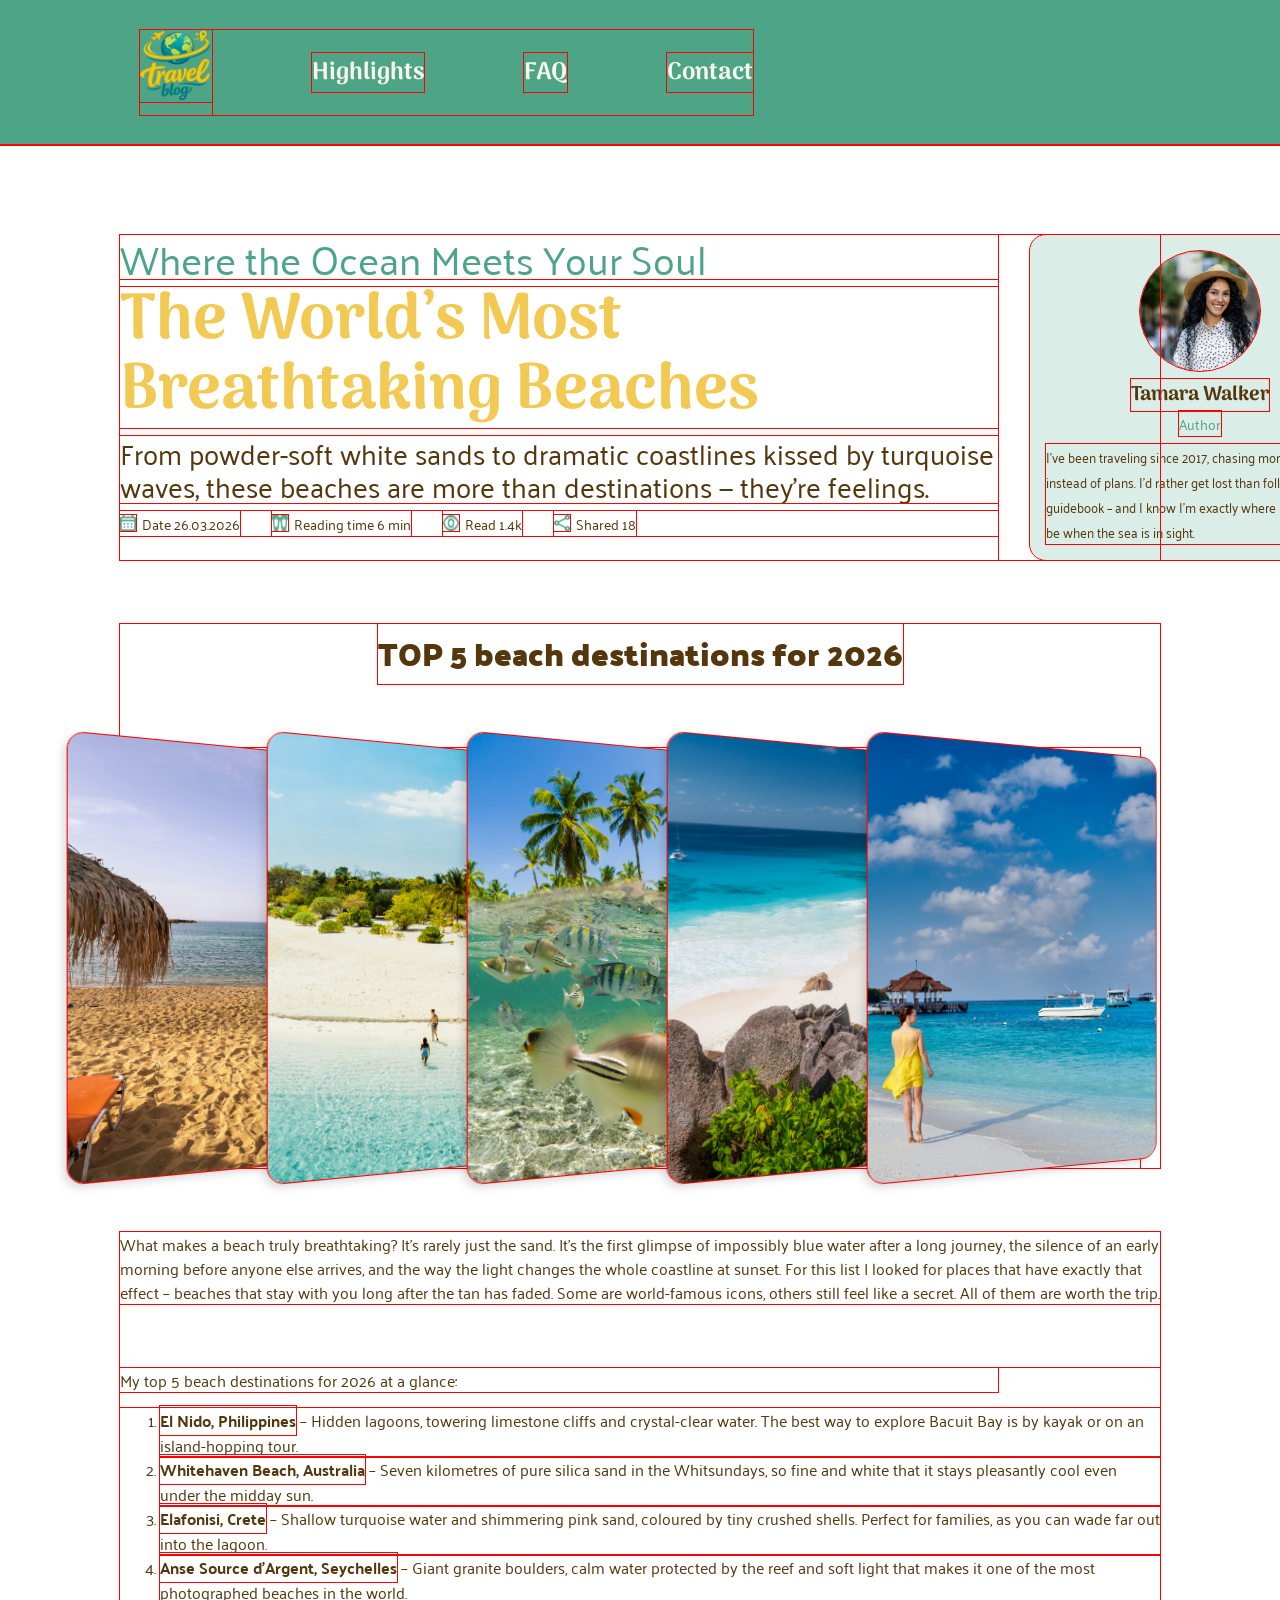
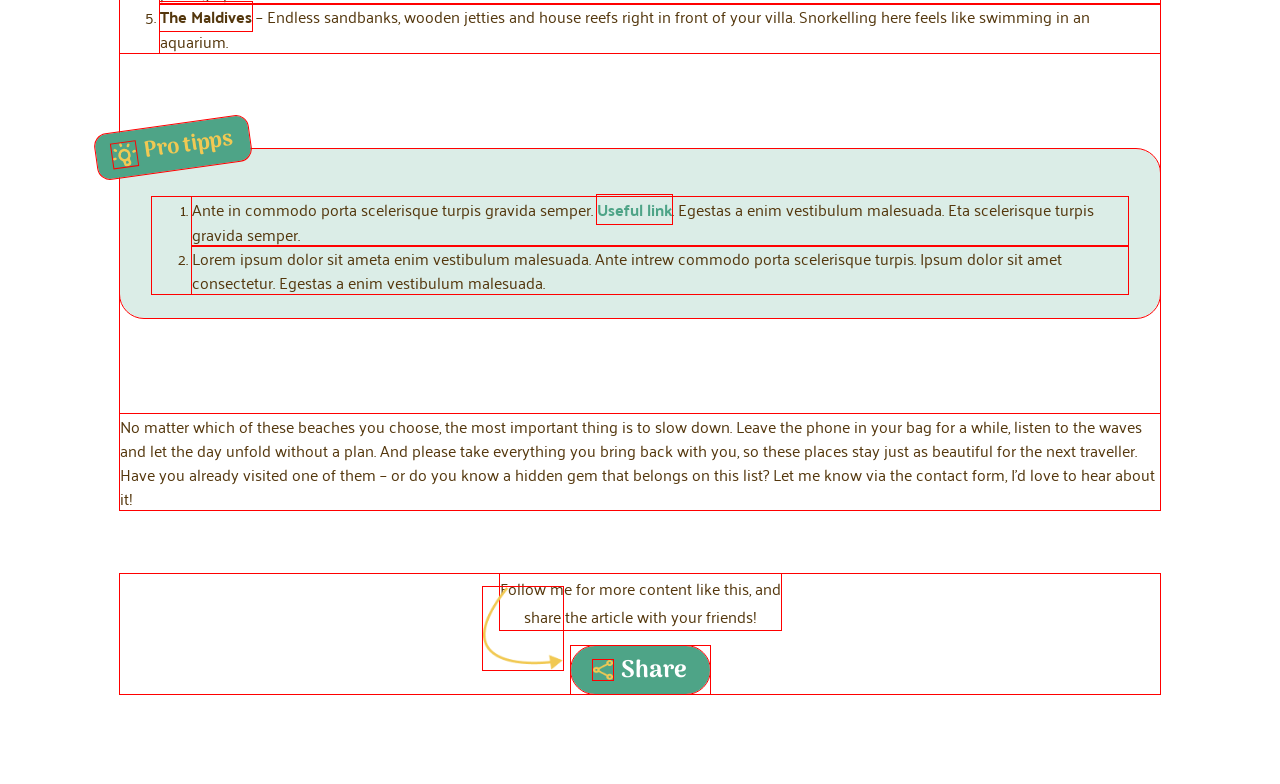
==== commit e177b8eb: "Umstrukturierung der Bilder und Anpassungen an article-carousel" ====
--- a/article-carousel.html
+++ b/article-carousel.html
@@ -18,7 +18,7 @@
     <header>
         <section class="header-section">
             <div class=nav-bar>
-                <!-- !!LINK TO DUCKDUCKGO REPLACE WHEN REAL LINK IS AVAILABLE!! -->
+                <!-- LINK TO DUCKDUCKGO PLACEHOLDER -->
                 <a href="https://duckduckgo.com/" target="_blank" rel="noopener noreferer"><img
                         src="./assets/img/header/travelblog-icon.svg" alt="Travelblog Logo"></a>
                 <a href="index.html#highlight-section">Highlights</a>
@@ -38,15 +38,15 @@
                 <p class="article-lead">From powder-soft white sands to dramatic coastlines kissed by turquoise waves,
                     these beaches are more than destinations — they’re feelings.</p>
                 <ul class="article-meta">
-                    <li><img src="./assets/img/article-carousel/calendar.svg" alt="">Date 26.03.2026</li>
-                    <li><img src="./assets/img/article-carousel/schedule.svg" alt="">Reading time 6 min</li>
-                    <li><img src="./assets/img/article-carousel/visibility.svg" alt="">Read 1.4k</li>
-                    <li><img src="./assets/img/article-carousel/share.svg" alt="">Shared 18</li>
+                    <li><img src="./assets/img/articles/universal/calendar_month.png" alt="">Date 26.03.2026</li>
+                    <li><img src="./assets/img/articles/universal/eyeglasses_2.png" alt="">Reading time 6 min</li>
+                    <li><img src="./assets/img/articles/universal/visibility.png" alt="">Read 1.4k</li>
+                    <li><img src="./assets/img/articles/universal/share-header.png" alt="">Shared 18</li>
                 </ul>
             </div>
 
             <aside class="author-card">
-                <img src="./assets/img/article-carousel/beautiful-young-latin-american-woman-portrait.jpg" alt="Tamara Walker">
+                <img src="./assets/img/articles/article-carousel/author.jpg" alt="Tamara Walker">
                 <h3>Tamara Walker</h3>
                 <p class="author-role">Author</p>
                 <p>I've been traveling since 2017, chasing moments instead of plans. I'd rather get lost than follow
@@ -59,48 +59,52 @@
             <h3>TOP 5 beach destinations for 2026</h3>
             <div class="slider_b">
                 <div class="slider_b_element">
-                    <img src="./assets/img/article-carousel/beach 02.jpg" alt="Turquoise lagoon with rocks">
+                    <img src="./assets/img/articles/article-carousel/beach 02.jpg" alt="Turquoise lagoon with rocks">
                 </div>
                 <div class="slider_b_element">
-                    <img src="./assets/img/article-carousel/beach 03.jpg" alt="White sand beach with shallow water">
+                    <img src="./assets/img/articles/article-carousel/beach 03.jpg" alt="White sand beach with shallow water">
                 </div>
                 <div class="slider_b_element">
-                    <img src="./assets/img/article-carousel/beach 05.jpg" alt="Beach with straw umbrellas">
+                    <img src="./assets/img/articles/article-carousel/beach 05.jpg" alt="Beach with straw umbrellas">
                 </div>
                 <div class="slider_b_element">
-                    <img src="./assets/img/article-carousel/beach 01.jpg" alt="Granite rocks on a tropical beach">
+                    <img src="./assets/img/articles/article-carousel/beach 01.jpg" alt="Granite rocks on a tropical beach">
                 </div>
                 <div class="slider_b_element">
-                    <img src="./assets/img/article-carousel/woman-in-dress-walking-on-tropical-beach.jpg" alt="Woman walking along a jetty">
+                    <img src="./assets/img/articles/article-carousel/woman-in-dress-walking-on-tropical-beach.jpg" alt="Woman walking along a jetty">
                 </div>
             </div>
         </section>
 
         <!-- Artikeltext -->
         <article class="article-content">
-            <p>Lorem ipsum dolor sit amet consectetur. Egestas a enim vestibulum malesuada. Ante in commodo porta
-                scelerisque turpis gravida semper. Lorem ipsum dolor sit amet consectetur. Egestas a enim vestibulum
-                malesuada. Eta scelerisque turpis gravida semper. Lorem ipsum dolor sit amet consectetur. Egestas a
-                enim vestibulum malesuada. Ante intrew commodo porta scelerisque turpis. Ipsum dolor sit amet
-                consectetur. Egestas a enim vestibulum malesuada. Ante in commodo porta scelerisque turpis gravida
-                semper.</p>
+            <p> What makes a beach truly breathtaking? It's rarely just the sand. It's the first glimpse of
+                impossibly blue water after a long journey, the silence of an early morning before anyone else
+                arrives, and the way the light changes the whole coastline at sunset. For this list I looked for
+                places that have exactly that effect – beaches that stay with you long after the tan has faded.
+                Some are world-famous icons, others still feel like a secret. All of them are worth the trip. </p>
 
             <div class="article-list">
-                <p>Lorem ipsum dolor sit amet consectetur. Egestas a enim vestibulum malesuada:</p>
+                <p>My top 5 beach destinations for 2026 at a glance:</p>
                 <ol>
-                    <li>Turpis gravida <strong>semper</strong>. Lorem ipsum dolor sit amet consectetur. Egestas a enim
-                        vestibulum malesuada. Eta scelerisque turpis gravida semper.</li>
-                    <li><strong>Lorem ipsum</strong> dolor sit ameta enim vestibulum malesuada. Ante intrew commodo
-                        porta scelerisque turpis. Ipsum dolor sit amet consectetur.</li>
-                    <li>Ante in commodo porta <strong>scelerisque</strong> turpis gravida semper.</li>
-                    <li>Ipsum dolor sit amet consectetur. Egestas a enim vestibulum malesuada. Ante in commodo porta
-                        scelerisque turpis gravida semper.</li>
+                    <li><strong>El Nido, Philippines</strong> – Hidden lagoons, towering limestone cliffs and
+                        crystal-clear water. The best way to explore Bacuit Bay is by kayak or on an island-hopping
+                        tour.</li>
+                    <li><strong>Whitehaven Beach, Australia</strong> – Seven kilometres of pure silica sand in the
+                        Whitsundays, so fine and white that it stays pleasantly cool even under the midday sun.</li>
+                    <li><strong>Elafonisi, Crete</strong> – Shallow turquoise water and shimmering pink sand, coloured
+                        by tiny crushed shells. Perfect for families, as you can wade far out into the lagoon.</li>
+                    <li><strong>Anse Source d'Argent, Seychelles</strong> – Giant granite boulders, calm water
+                        protected by the reef and soft light that makes it one of the most photographed beaches in the
+                        world.</li>
+                    <li><strong>The Maldives</strong> – Endless sandbanks, wooden jetties and house reefs right in
+                        front of your villa. Snorkelling here feels like swimming in an aquarium.</li>
                 </ol>
             </div>
 
             <aside class="pro-tips">
                 <h3 class="pro-tips-badge">
-                    <img src="./assets/img/articles/lightbulb.png" alt="">Pro tipps
+                    <img src="./assets/img/articles/universal/lightbulb.png" alt="">Pro tipps
                 </h3>
                 <ol>
                     <li>Ante in commodo porta scelerisque turpis gravida semper.
@@ -111,26 +115,27 @@
                 </ol>
             </aside>
 
-            <p>Lorem ipsum dolor sit amet consectetur. Egestas a enim vestibulum malesuada. Ante in commodo porta
-                scelerisque turpis gravida semper. Lorem ipsum dolor sit amet consectetur. Egestas a enim vestibulum
-                malesuada. Eta scelerisque turpis gravida semper. Lorem ipsum dolor sit amet consectetur. Egestas a
-                enim vestibulum malesuada. Ante in commodo porta scelerisque turpis gravida semper. Lorem ipsum dolor
-                sit amet consectetur. Egestas a enim vestibulum malesuada. Ante intrew commodo porta scelerisque
-                turpis. Ipsum dolor sit amet consectetur. Egestas a enim vestibulum malesuada.</p>
+            <p>No matter which of these beaches you choose, the most important thing is to slow down. Leave the
+                phone in your bag for a while, listen to the waves and let the day unfold without a plan. And
+                please take everything you bring back with you, so these places stay just as beautiful for the next
+                traveller. Have you already visited one of them – or do you know a hidden gem that belongs on this
+                list? Let me know via the contact form, I'd love to hear about it!</p>
         </article>
 
         <!-- Teilen -->
         <section class="share-section">
             <p>Follow me for more content like this, and<br>share the article with your friends!</p>
             <div class="share-action">
-                <img class="share-arrow" src="./assets/img/articles/arrow.png" alt="">
+                <img class="share-arrow" src="./assets/img/articles/universal/arrow.png" alt="">
                 <button type="button" class="share-button">
-                    <img src="./assets/img/articles/share.png" alt="">Share
+                    <img src="./assets/img/articles/universal/share.png" alt="">Share
                 </button>
             </div>
         </section>
 
     </main>
+
+    <!-- Footer wie auf Homepage -->
     <foter>
 
     </foter>
--- a/css styles/style.css
+++ b/css styles/style.css
@@ -577,6 +577,10 @@
   align-items: center;
 }
 
+.contact-header > div > p {
+  
+}
+
 form > div {
   display: flex;
   flex-direction: column;
--- a/css styles/variables.css
+++ b/css styles/variables.css
@@ -4,7 +4,7 @@
 :root {
     /* Farben */
     --color-green: #4EA487;
-    --color-green-light: #E3F1EC;
+    --color-green-light: #4EA48733; 
     --color-yellow: #F1C953;
     --color-brown: #54370D;
     --color-white: #FFFFFF;
--- a/css styles/article-carousel.css
+++ b/css styles/article-carousel.css
@@ -1,7 +1,13 @@
 /* --- ARTICLE 01 – CAROUSEL ("Breathtaking Beaches") --- */
+
+* {
+  outline: 1px solid red;
+}
 
 /* kleinerer Abstand als auf der Startseite (.main-section hat 120px) */
 .article-main {
+  max-width: 1440px;
+  margin: 0 auto;                 /* zentriert auf breiten Bildschirmen */
   gap: var(--gap-l);
 }
 
@@ -10,19 +16,24 @@
 .article-head {
   display: flex;
   justify-content: space-between;
-  align-items: flex-start;
-  gap: var(--gap-m);
+  gap: var(--gap-m);              /* align-items: stretch (Standard) -> Autorin-Box so hoch wie das Intro */
 }
 
 .article-intro {
   display: flex;
   flex-direction: column;
-  gap: var(--gap-s);
+  gap: 8px;
+}
+
+.article-intro h1,
+.article-intro .subtitle {
+  line-height: 1.1;     /* Arima/Palanquin haben von Haus aus viel Zeilenhöhe */
 }
 
 .article-lead {
   width: auto;          /* überschreibt die feste p-Breite aus standard.css */
   font-size: 28px;
+  line-height: 1.2;
 }
 
 .article-meta {
@@ -48,20 +59,21 @@
 
 .author-card {
   flex-shrink: 0;
-  width: 260px;
-  display: flex;
-  flex-direction: column;
+  width: 340px;
+  display: flex;
+  flex-direction: column;
+  justify-content: center;
   align-items: center;
   gap: 8px;
   padding: var(--gap-s);
   border-radius: var(--radius-m);
-  background-color: var(--color-grey-light);
+  background-color: var(--color-green-light);
   text-align: center;
 }
 
 .author-card img {
-  width: 96px;
-  height: 96px;
+  width: 120px;
+  height: 120px;
   border-radius: 50%;
   object-fit: cover;
 }
@@ -90,7 +102,7 @@
   display: flex;
   flex-direction: column;
   align-items: center;
-  gap: var(--gap-m);
+  gap: var(--gap-l);
 }
 
 .carousel-section h3 {
@@ -100,7 +112,7 @@
 }
 
 .slider_b {
-  height: 391px;
+  height: 420px;
   display: flex;
   justify-content: center;
   align-items: center;
@@ -108,16 +120,15 @@
 
 .slider_b_element {
   z-index: 1;
-  width: 220px;
-  height: 80%;
+  width: 300px;
+  height: 100%;
+  margin: 0 -50px;      /* negativer Rand -> Bilder überlappen sich */
   border-radius: var(--radius-m);
   overflow: hidden;
 
-  box-shadow: 0px 4px 3px rgba(3, 7, 18, 0.03),
-    0px 14px 11px rgba(3, 7, 18, 0.05),
-    0px 32px 24px rgba(3, 7, 18, 0.08);
-
-  transform: perspective(600px) rotateY(20deg) translateX(-20px);
+  box-shadow: -4px 4px 8px rgba(3, 7, 18, 0.15);   /* dezenter Schatten links/unten */
+
+  transform: perspective(800px) rotateY(20deg) translateX(-20px);
   transform-origin: 50% 50%;
   transition: all 250ms ease-in-out;
 }
@@ -129,16 +140,21 @@
   object-fit: cover;    /* Bild füllt die Karte, ohne verzerrt zu werden */
 }
 
-/* Statt scaleX/scaleY (würde das Foto verzerren) wird die Karte breiter/höher */
-.slider_b_element:hover {
+/* Beim Hovern über den Slider werden alle Karten etwas breiter ... */
+.slider_b:hover .slider_b_element {
+  width: 330px;
+}
+
+/* ... nur die gehoverte bleibt normal groß, steht gerade und bekommt Abstand */
+.slider_b .slider_b_element:hover {
   z-index: 2;
-  width: 330px;
-  height: 100%;
-  transform: perspective(600px) rotateY(0deg) translateX(0px);
+  width: 300px;
+  margin: 0 40px;
+  transform: perspective(800px) rotateY(0deg) translateX(0px);
 }
 
 .slider_b_element:hover ~ .slider_b_element {
-  transform: perspective(600px) rotateY(-20deg) translateX(20px);
+  transform: perspective(800px) rotateY(-20deg) translateX(20px);
 }
 
 /* --- Artikeltext --- */
@@ -147,7 +163,7 @@
   display: flex;
   flex-direction: column;
   align-items: center;
-  gap: var(--gap-m);
+  gap: var(--gap-l);
   font-family: Palanquin;     /* wird an li vererbt */
   color: var(--color-brown);
   line-height: 1.5;
@@ -157,21 +173,24 @@
   width: 100%;                /* Fließtext über die volle Breite */
 }
 
+/* Liste und Pro-Tipps sind gleich weit eingerückt */
+.article-list,
+.pro-tips {
+  width: 100%;
+  max-width: 1040px;
+}
+
 .article-list {
   display: flex;
   flex-direction: column;
   gap: var(--gap-s);
-}
-
-.article-content li {
-  margin-bottom: 8px;
 }
 
 /* --- Pro Tipps --- */
 
 .pro-tips {
   position: relative;
-  width: 878px;
+  margin: var(--gap-m) 0;         /* extra Abstand zu Liste und Folgetext */
   padding: 48px 32px 24px;
   border-radius: var(--radius-l);
   background-color: var(--color-green-light);
@@ -223,13 +242,15 @@
 }
 
 .share-action {
-  display: flex;
-  align-items: flex-end;
-  gap: var(--gap-s);
+  position: relative;   /* Bezugspunkt für den Pfeil -> Button bleibt mittig */
 }
 
 .share-arrow {
+  position: absolute;
+  right: 100%;
+  bottom: 50%;
   width: 80px;
+  margin-right: 8px;
 }
 
 .share-button {
@@ -245,4 +266,4 @@
 .share-button img {
   width: 20px;
   height: 20px;
-}+}
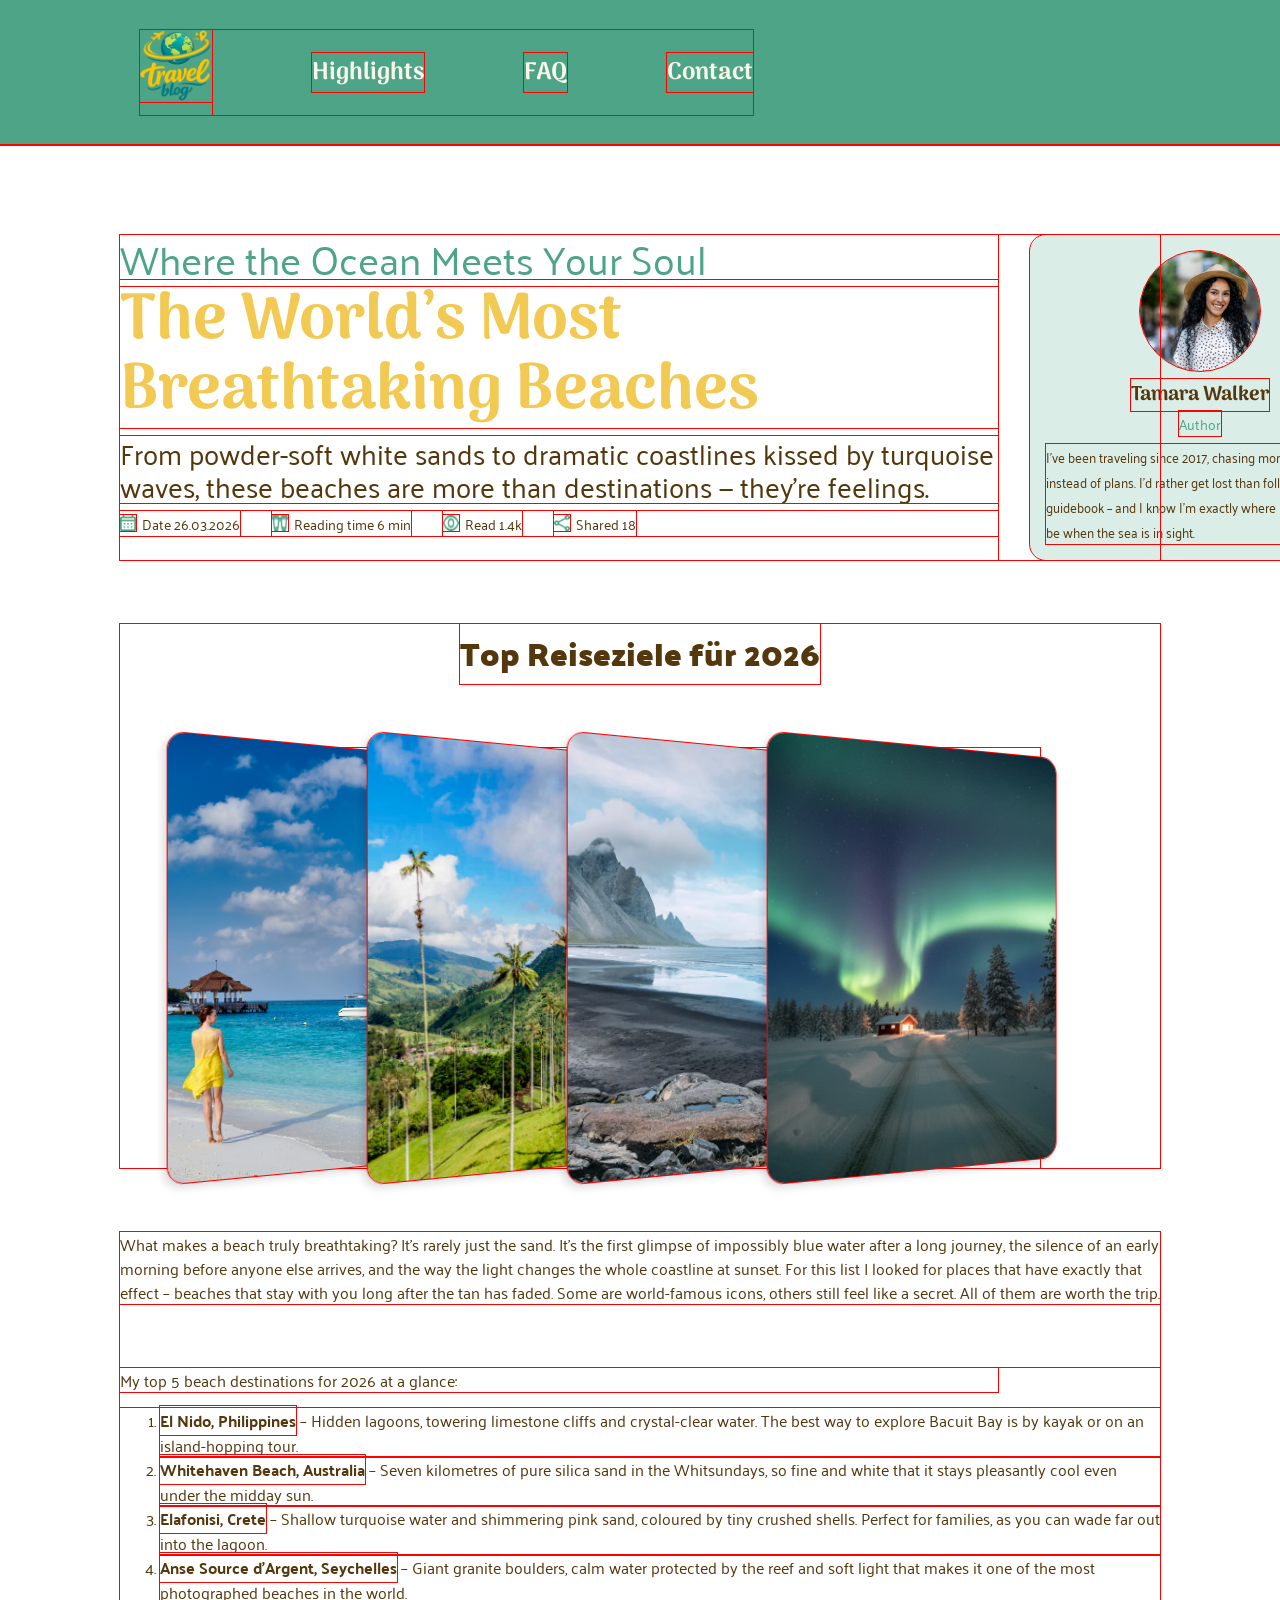
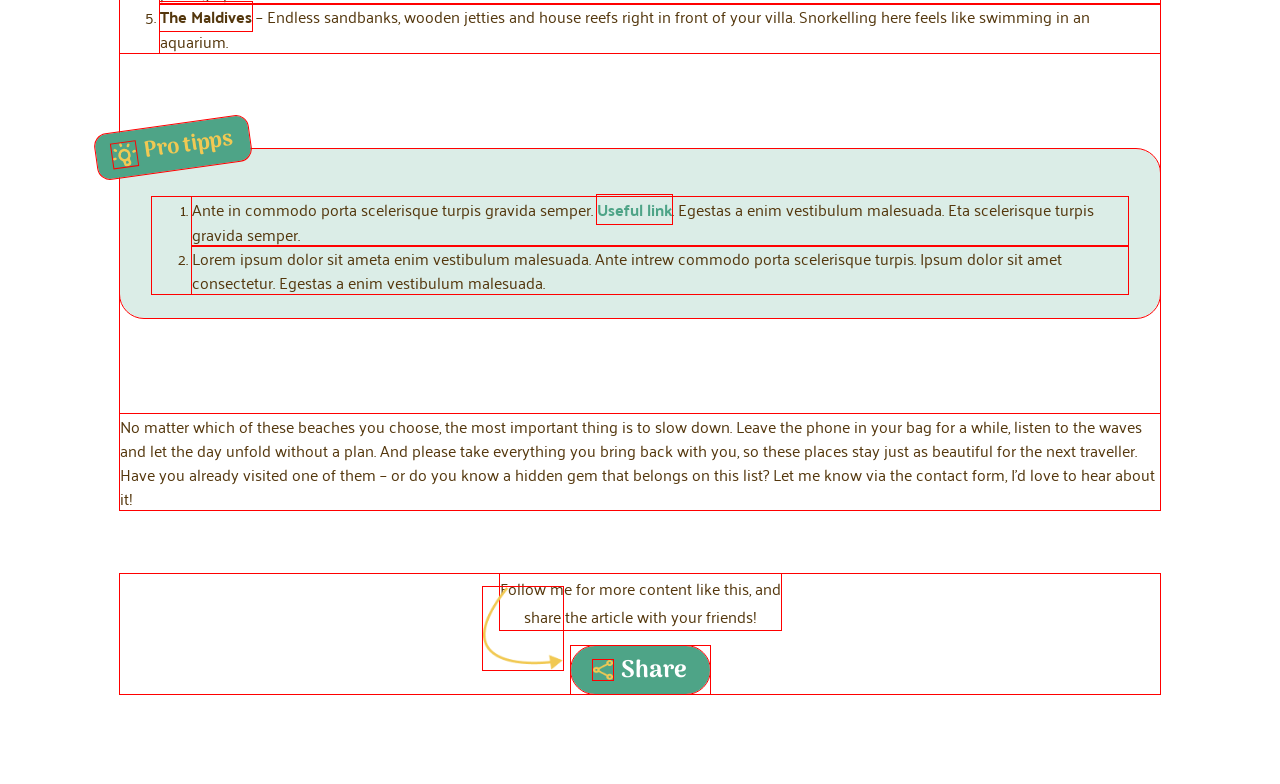
==== commit e20b8e62: "changed pics from carousel and headline" ====
--- a/article-carousel.html
+++ b/article-carousel.html
@@ -56,22 +56,22 @@
 
         <!-- Karussell -->
         <section class="carousel-section">
-            <h3>TOP 5 beach destinations for 2026</h3>
+            <h3>Top Reiseziele für 2026</h3>
             <div class="slider_b">
                 <div class="slider_b_element">
-                    <img src="./assets/img/articles/article-carousel/beach 02.jpg" alt="Turquoise lagoon with rocks">
+                    <img src="./assets/img/homepage/Highlights/IslandBeach.jpg" alt="Cartagena-beach">
                 </div>
                 <div class="slider_b_element">
-                    <img src="./assets/img/articles/article-carousel/beach 03.jpg" alt="White sand beach with shallow water">
+                    <img src="./assets/img/homepage/Highlights/Wachspalmen.jpg" alt="Wachspalmen Kolumbiens">
                 </div>
                 <div class="slider_b_element">
-                    <img src="./assets/img/articles/article-carousel/beach 05.jpg" alt="Beach with straw umbrellas">
+                    <img src="./assets/img/homepage/Highlights/stokknes-island-vestrahorn-schwarzer-strand.jpg" alt="Schwarzer strand Islands">
                 </div>
+                <!-- <div class="slider_b_element">
+                    <img src="./assets/img/articles/article-carousel/beach 01.jpg" alt="Granite rocks on a tropical beach">
+                </div> -->
                 <div class="slider_b_element">
-                    <img src="./assets/img/articles/article-carousel/beach 01.jpg" alt="Granite rocks on a tropical beach">
-                </div>
-                <div class="slider_b_element">
-                    <img src="./assets/img/articles/article-carousel/woman-in-dress-walking-on-tropical-beach.jpg" alt="Woman walking along a jetty">
+                    <img src="./assets/img/homepage/Highlights/nordkap-winter-nordlicht.jpg" alt="verschneite Nordlichter im Winter">
                 </div>
             </div>
         </section>
--- a/css styles/style.css
+++ b/css styles/style.css
@@ -262,6 +262,11 @@
     transform: rotate(360deg);
   }
 }
+.cappadocia-pic{
+ display: flex;
+ justify-content: end;
+ align-items: end;
+}
 
 /* --- HIGHLIGHTS --- */
 .highlights {
--- a/css styles/article-carousel.css
+++ b/css styles/article-carousel.css
@@ -267,3 +267,8 @@
   width: 20px;
   height: 20px;
 }
+
+.slider_b_element:hover ~ .slider_b_element:nth-child(2) { z-index: 5; }
+.slider_b_element:hover ~ .slider_b_element:nth-child(3) { z-index: 4; }
+.slider_b_element:hover ~ .slider_b_element:nth-child(4) { z-index: 3; }
+.slider_b_element:hover ~ .slider_b_element:nth-child(5) { z-index: 2; }
